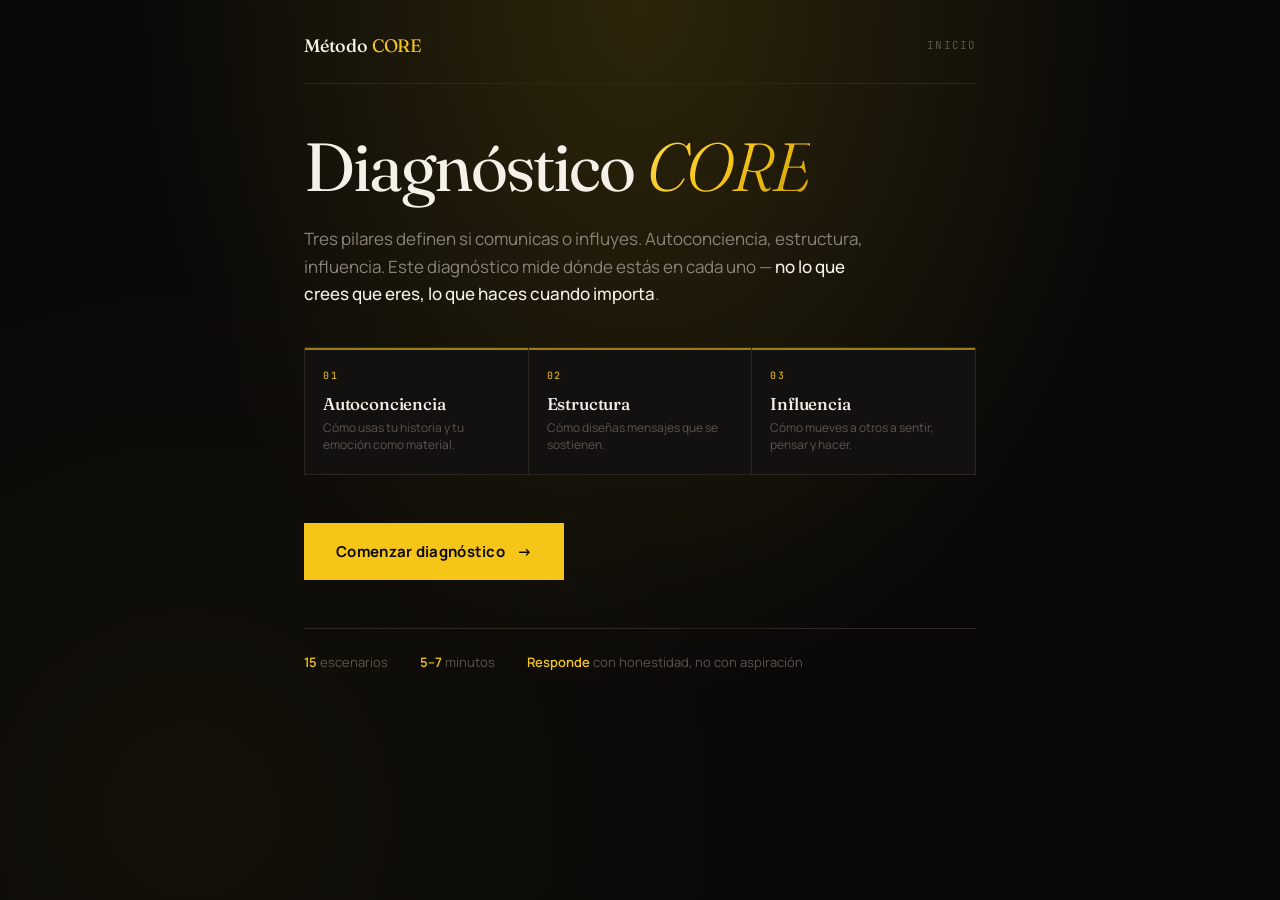
==== index.html @ 251201d9 "Add files via upload" ====
<!DOCTYPE html>
<html lang="es">
<head>
<meta charset="UTF-8">
<meta name="viewport" content="width=device-width, initial-scale=1.0">
<title>Diagnóstico CORE — Habilidades de Comunicación e Influencia</title>
<link rel="preconnect" href="https://fonts.googleapis.com">
<link rel="preconnect" href="https://fonts.gstatic.com" crossorigin>
<link href="https://fonts.googleapis.com/css2?family=Fraunces:opsz,wght@9..144,300;9..144,400;9..144,500;9..144,600;9..144,700&family=Manrope:wght@300;400;500;600;700&family=JetBrains+Mono:wght@400;500&display=swap" rel="stylesheet">
<style>
  :root {
    --bg: #0A0908;
    --bg-soft: #131110;
    --bg-card: #1A1713;
    --text: #F5F1E8;
    --text-muted: #8B837A;
    --text-dim: #5C554C;
    --border: #2A2620;
    --border-strong: #3D372D;

    --gold: #F5C518;
    --gold-bright: #FFD84D;
    --gold-deep: #C99A0A;
    --gold-glow: rgba(245, 197, 24, 0.15);

    --auto: #F5C518;
    --est: #FFD84D;
    --inf: #E5A80A;
  }

  * { box-sizing: border-box; margin: 0; padding: 0; }

  html, body {
    background: var(--bg);
    color: var(--text);
    font-family: 'Manrope', -apple-system, sans-serif;
    font-weight: 400;
    line-height: 1.5;
    -webkit-font-smoothing: antialiased;
    min-height: 100vh;
  }

  body {
    background-image:
      radial-gradient(ellipse at 50% 0%, var(--gold-glow) 0%, transparent 55%),
      radial-gradient(circle at 15% 90%, rgba(245, 197, 24, 0.04) 0%, transparent 40%);
  }

  .container {
    max-width: 720px;
    margin: 0 auto;
    padding: 32px 24px 80px;
    min-height: 100vh;
    display: flex;
    flex-direction: column;
    position: relative;
  }

  .header {
    display: flex;
    justify-content: space-between;
    align-items: center;
    padding-bottom: 24px;
    border-bottom: 1px solid var(--border);
    margin-bottom: 48px;
  }
  .brand {
    font-family: 'Fraunces', serif;
    font-weight: 500;
    font-size: 18px;
    letter-spacing: -0.01em;
  }
  .brand span { color: var(--gold); font-weight: 400; }
  .brand-tag {
    font-family: 'JetBrains Mono', monospace;
    font-size: 11px;
    color: var(--text-dim);
    letter-spacing: 0.1em;
    text-transform: uppercase;
  }

  .intro h1 {
    font-family: 'Fraunces', serif;
    font-weight: 400;
    font-size: clamp(38px, 7vw, 68px);
    line-height: 1.02;
    letter-spacing: -0.03em;
    margin-bottom: 24px;
  }
  .intro h1 em {
    font-style: italic;
    font-weight: 300;
    background: linear-gradient(135deg, var(--gold-bright) 0%, var(--gold) 50%, var(--gold-deep) 100%);
    -webkit-background-clip: text;
    background-clip: text;
    -webkit-text-fill-color: transparent;
  }
  .intro .lede {
    font-size: 17px;
    color: var(--text-muted);
    max-width: 560px;
    margin-bottom: 40px;
    line-height: 1.6;
  }
  .intro .lede strong { color: var(--text); font-weight: 500; }

  .pillars-preview {
    display: grid;
    grid-template-columns: repeat(3, 1fr);
    gap: 1px;
    background: var(--border);
    border: 1px solid var(--border);
    margin-bottom: 48px;
  }
  .pillar-item {
    background: var(--bg-soft);
    padding: 20px 18px;
    position: relative;
  }
  .pillar-item::before {
    content: '';
    position: absolute;
    top: 0; left: 0;
    width: 100%;
    height: 2px;
    background: var(--gold);
    opacity: 0.6;
  }
  .pillar-num {
    font-family: 'JetBrains Mono', monospace;
    font-size: 10px;
    color: var(--gold);
    letter-spacing: 0.15em;
    margin-bottom: 8px;
  }
  .pillar-name {
    font-family: 'Fraunces', serif;
    font-size: 17px;
    font-weight: 500;
    margin-bottom: 4px;
    letter-spacing: -0.01em;
  }
  .pillar-desc {
    font-size: 12px;
    color: var(--text-dim);
    line-height: 1.4;
  }

  .start-btn {
    background: var(--gold);
    color: var(--bg);
    border: none;
    padding: 18px 32px;
    font-family: inherit;
    font-size: 15px;
    font-weight: 700;
    cursor: pointer;
    letter-spacing: 0.02em;
    transition: all 0.2s ease;
    display: inline-flex;
    align-items: center;
    gap: 12px;
    box-shadow: 0 0 0 0 var(--gold-glow);
  }
  .start-btn:hover {
    transform: translateX(2px);
    box-shadow: 0 0 30px 0 var(--gold-glow);
    background: var(--gold-bright);
  }
  .start-btn .arrow { transition: transform 0.2s ease; }
  .start-btn:hover .arrow { transform: translateX(4px); }

  .intro-meta {
    margin-top: 48px;
    padding-top: 24px;
    border-top: 1px solid var(--border);
    display: flex;
    gap: 32px;
    font-size: 13px;
    color: var(--text-dim);
  }
  .intro-meta strong { color: var(--gold); font-weight: 600; }

  .progress-wrap { margin-bottom: 56px; }
  .progress-info {
    display: flex;
    justify-content: space-between;
    font-family: 'JetBrains Mono', monospace;
    font-size: 11px;
    letter-spacing: 0.1em;
    color: var(--text-dim);
    text-transform: uppercase;
    margin-bottom: 12px;
  }
  .pillar-badge {
    color: var(--gold);
  }
  .progress-bar {
    height: 1px;
    background: var(--border);
    position: relative;
    overflow: hidden;
  }
  .progress-fill {
    position: absolute;
    left: 0; top: 0; bottom: 0;
    background: linear-gradient(90deg, var(--gold-deep), var(--gold), var(--gold-bright));
    transition: width 0.4s cubic-bezier(0.4, 0, 0.2, 1);
    box-shadow: 0 0 8px var(--gold-glow);
  }

  .question-num {
    font-family: 'JetBrains Mono', monospace;
    font-size: 13px;
    color: var(--gold);
    letter-spacing: 0.08em;
    margin-bottom: 20px;
  }
  .question-text {
    font-family: 'Fraunces', serif;
    font-weight: 400;
    font-size: clamp(24px, 3.8vw, 32px);
    line-height: 1.25;
    letter-spacing: -0.02em;
    margin-bottom: 44px;
    max-width: 620px;
  }

  .options { display: flex; flex-direction: column; gap: 10px; }
  .option {
    background: var(--bg-soft);
    border: 1px solid var(--border);
    color: var(--text);
    padding: 20px 24px;
    font-family: inherit;
    font-size: 15px;
    text-align: left;
    cursor: pointer;
    transition: all 0.2s ease;
    line-height: 1.55;
    display: flex;
    align-items: flex-start;
    gap: 16px;
  }
  .option:hover {
    background: var(--bg-card);
    border-color: var(--gold);
    transform: translateX(3px);
  }
  .option-letter {
    font-family: 'JetBrains Mono', monospace;
    font-size: 12px;
    color: var(--text-dim);
    letter-spacing: 0.1em;
    flex-shrink: 0;
    padding-top: 3px;
    transition: color 0.2s ease;
  }
  .option:hover .option-letter { color: var(--gold); }

  .nav-row {
    margin-top: 40px;
    display: flex;
    justify-content: space-between;
    align-items: center;
  }
  .back-btn {
    background: transparent;
    border: none;
    color: var(--text-dim);
    font-family: 'JetBrains Mono', monospace;
    font-size: 12px;
    letter-spacing: 0.08em;
    text-transform: uppercase;
    cursor: pointer;
    padding: 8px 0;
    transition: color 0.2s ease;
  }
  .back-btn:hover { color: var(--gold); }
  .back-btn:disabled { opacity: 0.3; cursor: not-allowed; }

  /* RESULTS */
  .results-intro { margin-bottom: 48px; }
  .results-eyebrow {
    font-family: 'JetBrains Mono', monospace;
    font-size: 11px;
    color: var(--gold);
    letter-spacing: 0.14em;
    text-transform: uppercase;
    margin-bottom: 16px;
  }
  .results-title {
    font-family: 'Fraunces', serif;
    font-weight: 400;
    font-size: clamp(32px, 5vw, 48px);
    line-height: 1.05;
    letter-spacing: -0.02em;
  }
  .results-title em {
    font-style: italic;
    background: linear-gradient(135deg, var(--gold-bright), var(--gold-deep));
    -webkit-background-clip: text;
    background-clip: text;
    -webkit-text-fill-color: transparent;
    font-weight: 300;
  }

  /* TOTAL SCORE */
  .total-block {
    border: 1px solid var(--border);
    padding: 36px 32px;
    margin-bottom: 32px;
    background: linear-gradient(135deg, var(--bg-soft) 0%, var(--bg-card) 100%);
    position: relative;
    overflow: hidden;
  }
  .total-block::before {
    content: '';
    position: absolute;
    top: 0; left: 0; right: 0;
    height: 3px;
    background: linear-gradient(90deg, transparent, var(--gold), transparent);
  }
  .total-label {
    font-family: 'JetBrains Mono', monospace;
    font-size: 11px;
    letter-spacing: 0.14em;
    text-transform: uppercase;
    color: var(--text-muted);
    margin-bottom: 16px;
  }
  .total-score {
    display: flex;
    align-items: baseline;
    gap: 16px;
    margin-bottom: 8px;
  }
  .total-score-num {
    font-family: 'Fraunces', serif;
    font-weight: 300;
    font-size: clamp(64px, 10vw, 96px);
    line-height: 1;
    letter-spacing: -0.04em;
    background: linear-gradient(135deg, var(--gold-bright), var(--gold-deep));
    -webkit-background-clip: text;
    background-clip: text;
    -webkit-text-fill-color: transparent;
  }
  .total-score-max {
    font-family: 'JetBrains Mono', monospace;
    font-size: 14px;
    color: var(--text-dim);
  }
  .total-level {
    font-family: 'Fraunces', serif;
    font-size: 20px;
    font-style: italic;
    color: var(--gold);
    margin-bottom: 20px;
  }
  .total-interpretation {
    font-size: 15px;
    line-height: 1.65;
    color: var(--text-muted);
  }

  /* PILLAR BARS */
  .pillars-block {
    margin-bottom: 32px;
  }
  .pillars-title {
    font-family: 'JetBrains Mono', monospace;
    font-size: 11px;
    letter-spacing: 0.14em;
    color: var(--text-dim);
    text-transform: uppercase;
    margin-bottom: 24px;
  }
  .pillar-score {
    margin-bottom: 24px;
  }
  .pillar-score-head {
    display: flex;
    justify-content: space-between;
    align-items: baseline;
    margin-bottom: 10px;
  }
  .pillar-score-name {
    font-family: 'Fraunces', serif;
    font-size: 20px;
    font-weight: 500;
    letter-spacing: -0.01em;
  }
  .pillar-score-val {
    font-family: 'JetBrains Mono', monospace;
    font-size: 13px;
    color: var(--gold);
  }
  .pillar-score-track {
    height: 8px;
    background: var(--border);
    position: relative;
    overflow: hidden;
  }
  .pillar-score-fill {
    position: absolute;
    left: 0; top: 0; bottom: 0;
    background: linear-gradient(90deg, var(--gold-deep), var(--gold));
    transition: width 1s cubic-bezier(0.2, 0.8, 0.2, 1);
  }

  /* STRENGTH / BLINDSPOT */
  .insight-block {
    border: 1px solid var(--border);
    padding: 28px 32px;
    margin-bottom: 20px;
    position: relative;
  }
  .insight-block.strength::before {
    content: '';
    position: absolute;
    left: 0; top: 0; bottom: 0;
    width: 3px;
    background: var(--gold);
  }
  .insight-block.blindspot {
    background: var(--bg-soft);
  }
  .insight-block.blindspot::before {
    content: '';
    position: absolute;
    left: 0; top: 0; bottom: 0;
    width: 3px;
    background: var(--border-strong);
  }
  .insight-label {
    font-family: 'JetBrains Mono', monospace;
    font-size: 10px;
    letter-spacing: 0.14em;
    text-transform: uppercase;
    margin-bottom: 8px;
  }
  .strength .insight-label { color: var(--gold); }
  .blindspot .insight-label { color: var(--text-muted); }
  .insight-pillar {
    font-family: 'Fraunces', serif;
    font-size: 26px;
    font-weight: 500;
    margin-bottom: 16px;
    letter-spacing: -0.02em;
  }
  .insight-text {
    font-size: 15px;
    line-height: 1.65;
    color: var(--text);
  }
  .blindspot .insight-text { color: var(--text-muted); }

  /* ACTION BAR */
  .action-bar {
    display: flex;
    gap: 12px;
    margin-top: 32px;
    padding-top: 32px;
    border-top: 1px solid var(--border);
  }
  .action-btn {
    background: transparent;
    border: 1px solid var(--border);
    color: var(--text);
    padding: 14px 20px;
    font-family: inherit;
    font-size: 13px;
    font-weight: 500;
    cursor: pointer;
    transition: all 0.2s ease;
    letter-spacing: 0.02em;
  }
  .action-btn:hover { border-color: var(--gold); color: var(--gold); }
  .action-btn.primary {
    background: var(--gold);
    color: var(--bg);
    border-color: var(--gold);
    font-weight: 600;
  }
  .action-btn.primary:hover {
    background: var(--gold-bright);
    color: var(--bg);
  }

  .fade-in { animation: fadeIn 0.5s cubic-bezier(0.2, 0.8, 0.2, 1); }
  @keyframes fadeIn {
    from { opacity: 0; transform: translateY(8px); }
    to { opacity: 1; transform: translateY(0); }
  }

  @media print {
    body { background: white; color: black; }
    .action-bar { display: none; }
  }

  @media (max-width: 640px) {
    .container { padding: 24px 20px 60px; }
    .header { margin-bottom: 32px; }
    .primary-block, .total-block, .insight-block { padding: 24px 20px; }
    .pillars-preview { grid-template-columns: 1fr; }
    .pillar-item { padding: 16px 18px; }
    .action-bar { flex-direction: column; }
    .option { padding: 18px 20px; font-size: 14px; }
    .intro-meta { flex-wrap: wrap; gap: 16px; }
  }
</style>
</head>
<body>
<div class="container">

  <header class="header">
    <div class="brand">Método <span>CORE</span></div>
    <div class="brand-tag" id="phase-tag">Inicio</div>
  </header>

  <main id="app"></main>

</div>

<script>
// ============================================
// PILLAR INSIGHTS
// ============================================
const PILLARS = {
  AUTO: {
    name: 'Autoconciencia',
    short: 'Auto',
    subtitle: 'Conocerte a fondo',
    desc: 'Tu historia como recurso, tu emoción como material.',
    strength: 'Tu ventaja está en que ya no comunicas desde el ego. Sabes qué disparadores emocionales traes contigo, qué historias funcionan según a quién le hablas, y cómo entrar a un cuarto sin necesitar demostrar nada. Eso te da presencia sin esfuerzo — la gente siente que estás ahí, no actuando. El riesgo: que te confíes tanto en tu presencia que descuides la estructura o la técnica. La autoconciencia sin arquitectura se queda en algo que se siente bien pero no siempre transforma.',
    blindspot: 'Aquí es donde estás dejando kilos de influencia sobre la mesa. Todavía comunicas más desde lo que crees que debes decir que desde quien realmente eres. Eso te obliga a esforzarte más de lo necesario para conectar, porque estás compitiendo con tu propia armadura. Trabajar autoconciencia no es hacer terapia — es identificar qué de tu historia y de tu emocionalidad ya son material útil, y cuáles siguen operándote sin que tú los operes a ellos.'
  },
  EST: {
    name: 'Estructura',
    short: 'Est',
    subtitle: 'Diseñar el mensaje',
    desc: 'Arquitectura de productos de expresión memorables.',
    strength: 'Sabes construir mensajes que se sostienen. Tus ideas no se caen por el camino, tus aperturas enganchan, tus cierres cierran. Tienes claridad de método — no dependes de "estar inspirado" para comunicar bien. La gente sale contigo con algo concreto, no con una sensación vaga. El riesgo: que la arquitectura se vuelva más importante que la emoción. Un mensaje perfectamente estructurado sin conexión humana convence a la cabeza pero no mueve el cuerpo.',
    blindspot: 'Probablemente comunicas mejor de lo que la gente recuerda al día siguiente. Tienes cosas valiosas que decir, pero se pierden en la ejecución — abres tarde, te vas por ramas, cierras débil. La estructura no es rigidez ni fórmula; es respetar cómo procesan las personas cuando escuchan. Sin arquitectura, tus mejores ideas viajan a media potencia, y esa fricción la paga la audiencia con su atención, y tú con tu impacto.'
  },
  INF: {
    name: 'Influencia',
    short: 'Inf',
    subtitle: 'Provocar acción',
    desc: 'Voz, cuerpo y presencia al servicio del mensaje.',
    strength: 'Sabes moverte en el escenario, sabes leer a tu audiencia y sabes ajustar sobre la marcha. Tu voz, tu cuerpo y tu presencia son parte del mensaje, no solo el vehículo. Cuando terminas de hablar, la gente no solo escuchó — sintió algo específico y salió con ganas de moverse. El riesgo: que la técnica se lleve la atención y tape lo que hay detrás. Alta influencia sin autoconciencia produce comunicadores brillantes que no siempre son creíbles.',
    blindspot: 'Aquí está el gap entre lo que sabes y lo que logras que otros hagan. Puedes tener el mejor mensaje del cuarto y aún así no mover a nadie, porque comunicar no es lo mismo que influir. Voz, presencia y lectura del público no son cosmética — son la diferencia entre alguien que expone y alguien que persuade. La técnica se aprende, pero requiere que aceptes que hay una capa entera de la comunicación que todavía no operas conscientemente.'
  }
};

// ============================================
// GLOBAL INTERPRETATION BY TOTAL SCORE
// ============================================
const LEVELS = [
  {
    min: 0, max: 24,
    name: 'En construcción',
    text: 'Estás en la fase donde la comunicación todavía te opera a ti más de lo que tú la operas a ella. Muchos de los mecanismos que usas — cómo abres, cómo respondes bajo presión, cómo cierras — funcionan por hábito, no por método. Buena noticia: aquí es donde se aprende más rápido, porque cualquier ajuste consciente se nota de inmediato en el impacto que provocas.'
  },
  {
    min: 25, max: 39,
    name: 'Consciente',
    text: 'Ya reconoces que comunicar es un oficio, no un talento heredado. Manejas piezas del método aunque no siempre las integres. Sabes cuándo algo funcionó y cuándo no — lo que aún no domas completo es el porqué. Tu siguiente salto está en cerrar los huecos del pilar más flojo, no en perfeccionar el que ya tienes.'
  },
  {
    min: 40, max: 51,
    name: 'Maduro',
    text: 'Manejas los tres pilares con soltura, aunque hay uno que carga más peso que los otros. Comunicas mejor que la mayoría, y sabes por qué funciona lo que funciona. Puedes explicarle a alguien cómo lo haces, no solo hacerlo. Tu siguiente nivel no es hacer más — es afinar lo que ya haces y elegir con más precisión cuándo usar qué.'
  },
  {
    min: 52, max: 60,
    name: 'Estratégico',
    text: 'Comunicas con arquitectura, presencia y conciencia. Tu comunicación ya no es habilidad — es método. Aquí el trabajo cambia: no se trata de mejorar más, sino de sistematizarlo para que otros puedan replicarlo. Enseñar es lo que sigue, porque lo que tú operas en automático es lo que a otros les cuesta ver.'
  }
];

// ============================================
// QUESTIONS
// Each option carries a level value (1-4). Order shuffled per question
// so patrón detection ("D is always the sophisticated one") is broken.
// ============================================
const QUESTIONS = [
  // --- AUTOCONCIENCIA ---
  {
    pillar: 'AUTO',
    text: 'Estás dando una presentación importante y alguien del público hace un comentario que te descoloca — te reta abiertamente. Lo que pasa en ti es:',
    options: [
      { text: 'Reconozco la incomodidad, respiro, y respondo desde la calma sin dejar que el reto me lleve.', value: 3 },
      { text: 'Me pongo defensivo por dentro y busco justificarme para no perder terreno.', value: 1 },
      { text: 'Uso la fricción como material — la nombro, la aprovecho, y la audiencia se conecta más porque me vio manejarla en vivo.', value: 4 },
      { text: 'Me tenso, sonrío para disimular, y trato de seguir con lo que traía preparado.', value: 2 }
    ]
  },
  {
    pillar: 'AUTO',
    text: 'Necesitas explicar por qué haces lo que haces. Tu enfoque natural es:',
    options: [
      { text: 'Cuento mi historia si me la piden, pero prefiero enfocarme en los datos y logros.', value: 1 },
      { text: 'Sé exactamente qué momento de mi historia detona qué emoción, y lo uso quirúrgicamente según a quién le hablo.', value: 4 },
      { text: 'Uso mi historia cuando la conversación lo permite, aunque a veces se siente forzado.', value: 2 },
      { text: 'Tengo dos o tres pasajes de mi historia identificados que uso según el contexto.', value: 3 }
    ]
  },
  {
    pillar: 'AUTO',
    text: 'Antes de una conversación importante — venta, presentación, entrevista — lo que pasa en tu cabeza es:',
    options: [
      { text: 'Trato de convencerme de que sí puedo, aunque hay una voz que duda.', value: 2 },
      { text: 'Entro sabiendo exactamente qué peso tengo en esa mesa y por qué estoy ahí — la duda no es parte del setup.', value: 4 },
      { text: 'Repaso mentalmente lo que me falta o dónde puedo quedarme corto.', value: 1 },
      { text: 'Entro con claridad de lo que aporto, aunque reconozca lo que aún no domino.', value: 3 }
    ]
  },
  {
    pillar: 'AUTO',
    text: 'Media hora antes de un evento donde vas a hablar, tu ritual real es:',
    options: [
      { text: 'Tengo un ritual específico que ya sé que me lleva al estado emocional exacto que necesito para esa audiencia.', value: 4 },
      { text: 'Trato de distraerme para no ponerme más nervioso.', value: 2 },
      { text: 'Tengo una rutina — respiración, calentamiento vocal, algo físico que me ancla.', value: 3 },
      { text: 'Reviso el material una y otra vez, esperando que la ansiedad baje sola.', value: 1 }
    ]
  },
  {
    pillar: 'AUTO',
    text: 'Después de una presentación o conversación importante, tu forma natural de revisar cómo te fue es:',
    options: [
      { text: 'Identifico dos o tres cosas concretas que funcionaron y dos o tres que ajustaría.', value: 3 },
      { text: 'Espero comentarios de otros para saber si estuvo bien.', value: 1 },
      { text: 'Reconstruyo el arco completo — dónde perdí y gané la atención, qué generó qué reacción, qué probar la próxima vez.', value: 4 },
      { text: 'Reviso mentalmente los momentos donde sentí que me caí o me trabé.', value: 2 }
    ]
  },
  // --- ESTRUCTURA ---
  {
    pillar: 'EST',
    text: 'Cuando abres un mensaje importante — una llamada, una presentación, una historia — tu primer instinto es:',
    options: [
      { text: 'Trato de decir algo llamativo o una frase impactante para captar atención.', value: 2 },
      { text: 'Empiezo con el contexto — quién soy, de qué voy a hablar, agradecer el tiempo.', value: 1 },
      { text: 'Diseño la apertura para que en los primeros 30 segundos ya haya un gancho emocional, una promesa clara, y una razón concreta para quedarse.', value: 4 },
      { text: 'Abro con algo que conecte emocionalmente con la situación específica de quien escucha.', value: 3 }
    ]
  },
  {
    pillar: 'EST',
    text: 'Tienes que dar un mensaje importante en dos días. Tu forma real de prepararlo es:',
    options: [
      { text: 'Tengo una estructura clara — apertura, desarrollo, cierre — con las ideas clave por bloque.', value: 3 },
      { text: 'Voy pensando en el camino, confío en que en el momento me va a salir.', value: 1 },
      { text: 'Diseño con método: qué emoción quiero detonar, qué idea central, qué evidencia la soporta, qué acción quiero provocar al final.', value: 4 },
      { text: 'Hago una lista de puntos que quiero tocar, más o menos en orden.', value: 2 }
    ]
  },
  {
    pillar: 'EST',
    text: 'Cuando piensas en el mensaje que quieres transmitir, lo que dominas más es:',
    options: [
      { text: 'Mezclo los tres con intención — la emoción abre, la educación da peso, el entretenimiento sostiene la atención.', value: 4 },
      { text: 'Entretener — hago que la gente la pase bien y no se aburra, aunque el mensaje se diluya.', value: 2 },
      { text: 'Educar — soy bueno explicando lo que sé, aunque a veces se sienta denso.', value: 1 },
      { text: 'Combino educación con emoción — sé enganchar y también aportar valor real.', value: 3 }
    ]
  },
  {
    pillar: 'EST',
    text: 'Al terminar un mensaje importante, tu cierre natural es:',
    options: [
      { text: 'Cierro agradeciendo, resumiendo, o abriendo espacio a preguntas.', value: 1 },
      { text: 'Diseño el cierre para que la audiencia salga sintiendo algo específico y con una acción concreta que ya sabe cómo ejecutar.', value: 4 },
      { text: 'Trato de terminar con una frase potente que quede resonando.', value: 2 },
      { text: 'Cierro con una acción clara que quiero que la gente tome, aunque a veces suena a "y ahora te toca a ti".', value: 3 }
    ]
  },
  {
    pillar: 'EST',
    text: 'Vas a dar el mismo mensaje central a dos audiencias muy distintas. Tu forma de adaptarlo es:',
    options: [
      { text: 'Cambio los ejemplos según a quién le hablo, pero el fondo es el mismo.', value: 2 },
      { text: 'Rediseño la estructura entera desde el ángulo emocional de cada audiencia — misma idea, arquitecturas distintas.', value: 4 },
      { text: 'Uso el mismo mensaje — si funciona para uno, funciona para el otro.', value: 1 },
      { text: 'Ajusto la apertura, los ejemplos, el vocabulario y el nivel de profundidad según quién esté enfrente.', value: 3 }
    ]
  },
  // --- INFLUENCIA ---
  {
    pillar: 'INF',
    text: 'Cuando hablas frente a un grupo, tu manejo real de la voz es:',
    options: [
      { text: 'Hablo como hablo siempre, no le pongo mucha atención a eso.', value: 1 },
      { text: 'Uso volumen, pausas y ritmo con intención — sé cuándo bajar y cuándo subir.', value: 3 },
      { text: 'Diseño mi voz como instrumento — tono, ritmo, pausas y silencios están al servicio del mensaje, no del hábito.', value: 4 },
      { text: 'Trato de proyectar más y hablar más despacio, aunque a veces se me olvida en el momento.', value: 2 }
    ]
  },
  {
    pillar: 'INF',
    text: 'Cuando estás frente a una audiencia, tu cuerpo:',
    options: [
      { text: 'Uso el movimiento con propósito — me acerco en momentos íntimos, me alejo cuando abro perspectiva.', value: 3 },
      { text: 'Se queda quieto o hace movimientos que no controlo del todo.', value: 1 },
      { text: 'Mi cuerpo, mi mirada y mi posición en el espacio son parte de la narrativa — cada movimiento comunica algo.', value: 4 },
      { text: 'Trato de moverme para no verme rígido, aunque no siempre sé para qué me muevo.', value: 2 }
    ]
  },
  {
    pillar: 'INF',
    text: 'A la mitad de tu mensaje, notas que la energía de la sala bajó. Tu respuesta natural es:',
    options: [
      { text: 'Me pongo más animado o hago un chiste para tratar de reactivar.', value: 2 },
      { text: 'Diagnóstico rápido qué pasó — contenido denso, se perdió el hilo, alguien incómodo — y ajusto quirúrgicamente lo que corresponde.', value: 4 },
      { text: 'Cambio el ritmo — hago una pregunta, cambio de posición, meto una historia corta.', value: 3 },
      { text: 'Sigo con lo que traía preparado, esperando recuperarla más adelante.', value: 1 }
    ]
  },
  {
    pillar: 'INF',
    text: 'Alguien te hace una pregunta que no esperabas y no sabes bien cómo responder. Tu manejo real es:',
    options: [
      { text: 'Pauso, valido la pregunta, y respondo lo que sí puedo mientras identifico lo que no sé.', value: 3 },
      { text: 'Improviso una respuesta rápida para no verme mal.', value: 1 },
      { text: 'Uso la pregunta como puente — la vuelvo tema, la conecto con mi mensaje, y salgo con más autoridad que si la hubiera tenido preparada.', value: 4 },
      { text: 'Reconozco que no sé y prometo responder después, aunque me siento incómodo.', value: 2 }
    ]
  },
  {
    pillar: 'INF',
    text: 'Cuando terminas de comunicar algo, tu forma de saber si tu mensaje "prendió" es:',
    options: [
      { text: 'Por los aplausos, comentarios positivos o caras de acuerdo.', value: 1 },
      { text: 'Diseño desde el inicio la métrica que voy a medir, y evalúo por resultado observable, no por percepción.', value: 4 },
      { text: 'Reviso qué acción concreta tomó la gente después — cuántos escribieron, agendaron, ejecutaron.', value: 3 },
      { text: 'Cuento cuántos me buscaron después para hablar o preguntar.', value: 2 }
    ]
  }
];

// ============================================
// STATE
// ============================================
let state = {
  phase: 'intro',
  currentIdx: 0,
  answers: []
};

function render() {
  const app = document.getElementById('app');
  const tag = document.getElementById('phase-tag');

  if (state.phase === 'intro') {
    tag.textContent = 'Inicio';
    app.innerHTML = renderIntro();
    document.getElementById('start').onclick = () => {
      state.phase = 'questions';
      state.currentIdx = 0;
      state.answers = [];
      render();
    };
  } else if (state.phase === 'questions') {
    tag.textContent = `Pregunta ${state.currentIdx + 1} de ${QUESTIONS.length}`;
    app.innerHTML = renderQuestion();
    const q = QUESTIONS[state.currentIdx];
    q.options.forEach((opt, idx) => {
      document.getElementById(`opt-${idx}`).onclick = () => answer(opt.value);
    });
    const back = document.getElementById('back');
    if (back) back.onclick = () => {
      if (state.currentIdx > 0) {
        state.currentIdx--;
        state.answers.pop();
        render();
      }
    };
  } else if (state.phase === 'results') {
    tag.textContent = 'Resultado';
    app.innerHTML = renderResults();
    document.getElementById('restart').onclick = () => {
      state.phase = 'intro';
      state.currentIdx = 0;
      state.answers = [];
      render();
    };
    document.getElementById('print').onclick = () => window.print();
  }
}

function renderIntro() {
  return `
    <section class="intro fade-in">
      <h1>Diagnóstico <em>CORE</em></h1>
      <p class="lede">
        Tres pilares definen si comunicas o influyes. Autoconciencia, estructura, influencia. Este diagnóstico mide dónde estás en cada uno — <strong>no lo que crees que eres, lo que haces cuando importa</strong>.
      </p>

      <div class="pillars-preview">
        <div class="pillar-item">
          <div class="pillar-num">01</div>
          <div class="pillar-name">Autoconciencia</div>
          <div class="pillar-desc">Cómo usas tu historia y tu emoción como material.</div>
        </div>
        <div class="pillar-item">
          <div class="pillar-num">02</div>
          <div class="pillar-name">Estructura</div>
          <div class="pillar-desc">Cómo diseñas mensajes que se sostienen.</div>
        </div>
        <div class="pillar-item">
          <div class="pillar-num">03</div>
          <div class="pillar-name">Influencia</div>
          <div class="pillar-desc">Cómo mueves a otros a sentir, pensar y hacer.</div>
        </div>
      </div>

      <button class="start-btn" id="start">
        Comenzar diagnóstico
        <span class="arrow">→</span>
      </button>

      <div class="intro-meta">
        <div><strong>15</strong> escenarios</div>
        <div><strong>5–7</strong> minutos</div>
        <div><strong>Responde</strong> con honestidad, no con aspiración</div>
      </div>
    </section>
  `;
}

function renderQuestion() {
  const q = QUESTIONS[state.currentIdx];
  const progress = ((state.currentIdx) / QUESTIONS.length) * 100;
  const pillarName = PILLARS[q.pillar].name;
  const letters = ['A', 'B', 'C', 'D'];

  return `
    <section class="fade-in" key="q${state.currentIdx}">
      <div class="progress-wrap">
        <div class="progress-info">
          <span>Pregunta ${state.currentIdx + 1} / ${QUESTIONS.length}</span>
          <span class="pillar-badge">${pillarName}</span>
        </div>
        <div class="progress-bar">
          <div class="progress-fill" style="width: ${progress}%"></div>
        </div>
      </div>

      <div class="question-num">${String(state.currentIdx + 1).padStart(2, '0')}</div>
      <h2 class="question-text">${q.text}</h2>

      <div class="options">
        ${q.options.map((opt, idx) => `
          <button class="option" id="opt-${idx}">
            <span class="option-letter">${letters[idx]}</span>
            <span>${opt.text}</span>
          </button>
        `).join('')}
      </div>

      <div class="nav-row">
        <button class="back-btn" id="back" ${state.currentIdx === 0 ? 'disabled' : ''}>← Volver</button>
        <div class="brand-tag">CORE Method</div>
      </div>
    </section>
  `;
}

function answer(value) {
  const q = QUESTIONS[state.currentIdx];
  state.answers.push({ pillar: q.pillar, value: value });
  state.currentIdx++;
  if (state.currentIdx >= QUESTIONS.length) {
    state.phase = 'results';
  }
  render();
}

function renderResults() {
  const scores = { AUTO: 0, EST: 0, INF: 0 };
  state.answers.forEach(a => { scores[a.pillar] += a.value; });
  const total = scores.AUTO + scores.EST + scores.INF;

  // Sort pillars to find strength (highest) and blindspot (lowest)
  const sortedPillars = Object.entries(scores).sort((a, b) => b[1] - a[1]);
  const strongestKey = sortedPillars[0][0];
  const weakestKey = sortedPillars[2][0];
  const strongestData = PILLARS[strongestKey];
  const weakestData = PILLARS[weakestKey];

  // Global interpretation
  const level = LEVELS.find(l => total >= l.min && total <= l.max);

  // Bars
  const barsHtml = Object.entries(scores).map(([key, val]) => {
    const p = PILLARS[key];
    const pct = (val / 20) * 100;
    return `
      <div class="pillar-score">
        <div class="pillar-score-head">
          <span class="pillar-score-name">${p.name}</span>
          <span class="pillar-score-val">${val} / 20 · ${Math.round(pct)}%</span>
        </div>
        <div class="pillar-score-track">
          <div class="pillar-score-fill" style="width: ${pct}%"></div>
        </div>
      </div>
    `;
  }).join('');

  return `
    <section class="fade-in">
      <div class="results-intro">
        <div class="results-eyebrow">Diagnóstico CORE — Resultado</div>
        <h1 class="results-title">Tu lectura, <em>en limpio.</em></h1>
      </div>

      <div class="total-block">
        <div class="total-label">Puntaje total</div>
        <div class="total-score">
          <span class="total-score-num">${total}</span>
          <span class="total-score-max">/ 60</span>
        </div>
        <div class="total-level">${level.name}</div>
        <p class="total-interpretation">${level.text}</p>
      </div>

      <div class="pillars-block">
        <div class="pillars-title">Desglose por pilar</div>
        ${barsHtml}
      </div>

      <div class="insight-block strength">
        <div class="insight-label">Tu área más desarrollada</div>
        <div class="insight-pillar">${strongestData.name}</div>
        <p class="insight-text">${strongestData.strength}</p>
      </div>

      <div class="insight-block blindspot">
        <div class="insight-label">Tu punto ciego</div>
        <div class="insight-pillar">${weakestData.name}</div>
        <p class="insight-text">${weakestData.blindspot}</p>
      </div>

      <div class="action-bar">
        <button class="action-btn primary" id="restart">Reiniciar diagnóstico</button>
        <button class="action-btn" id="print">Imprimir / Guardar PDF</button>
      </div>
    </section>
  `;
}

render();
</script>
</body>
</html>
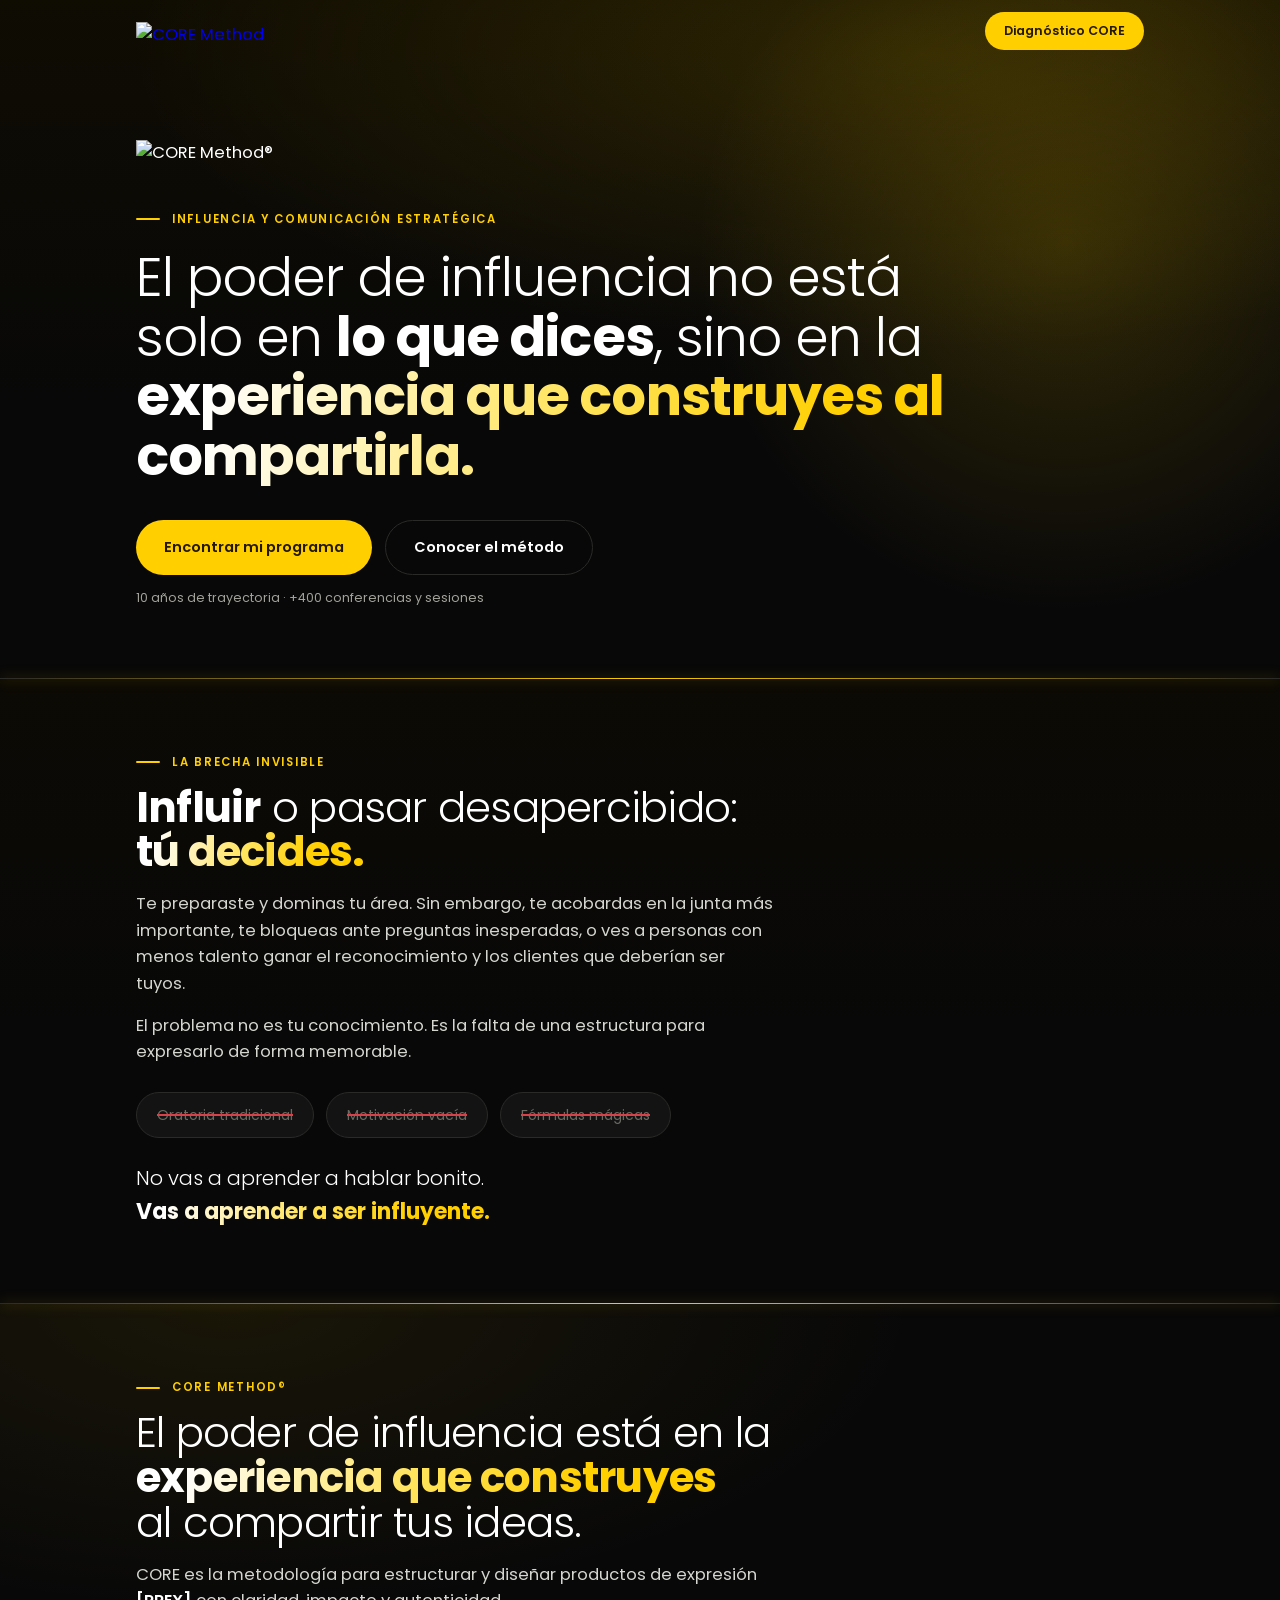
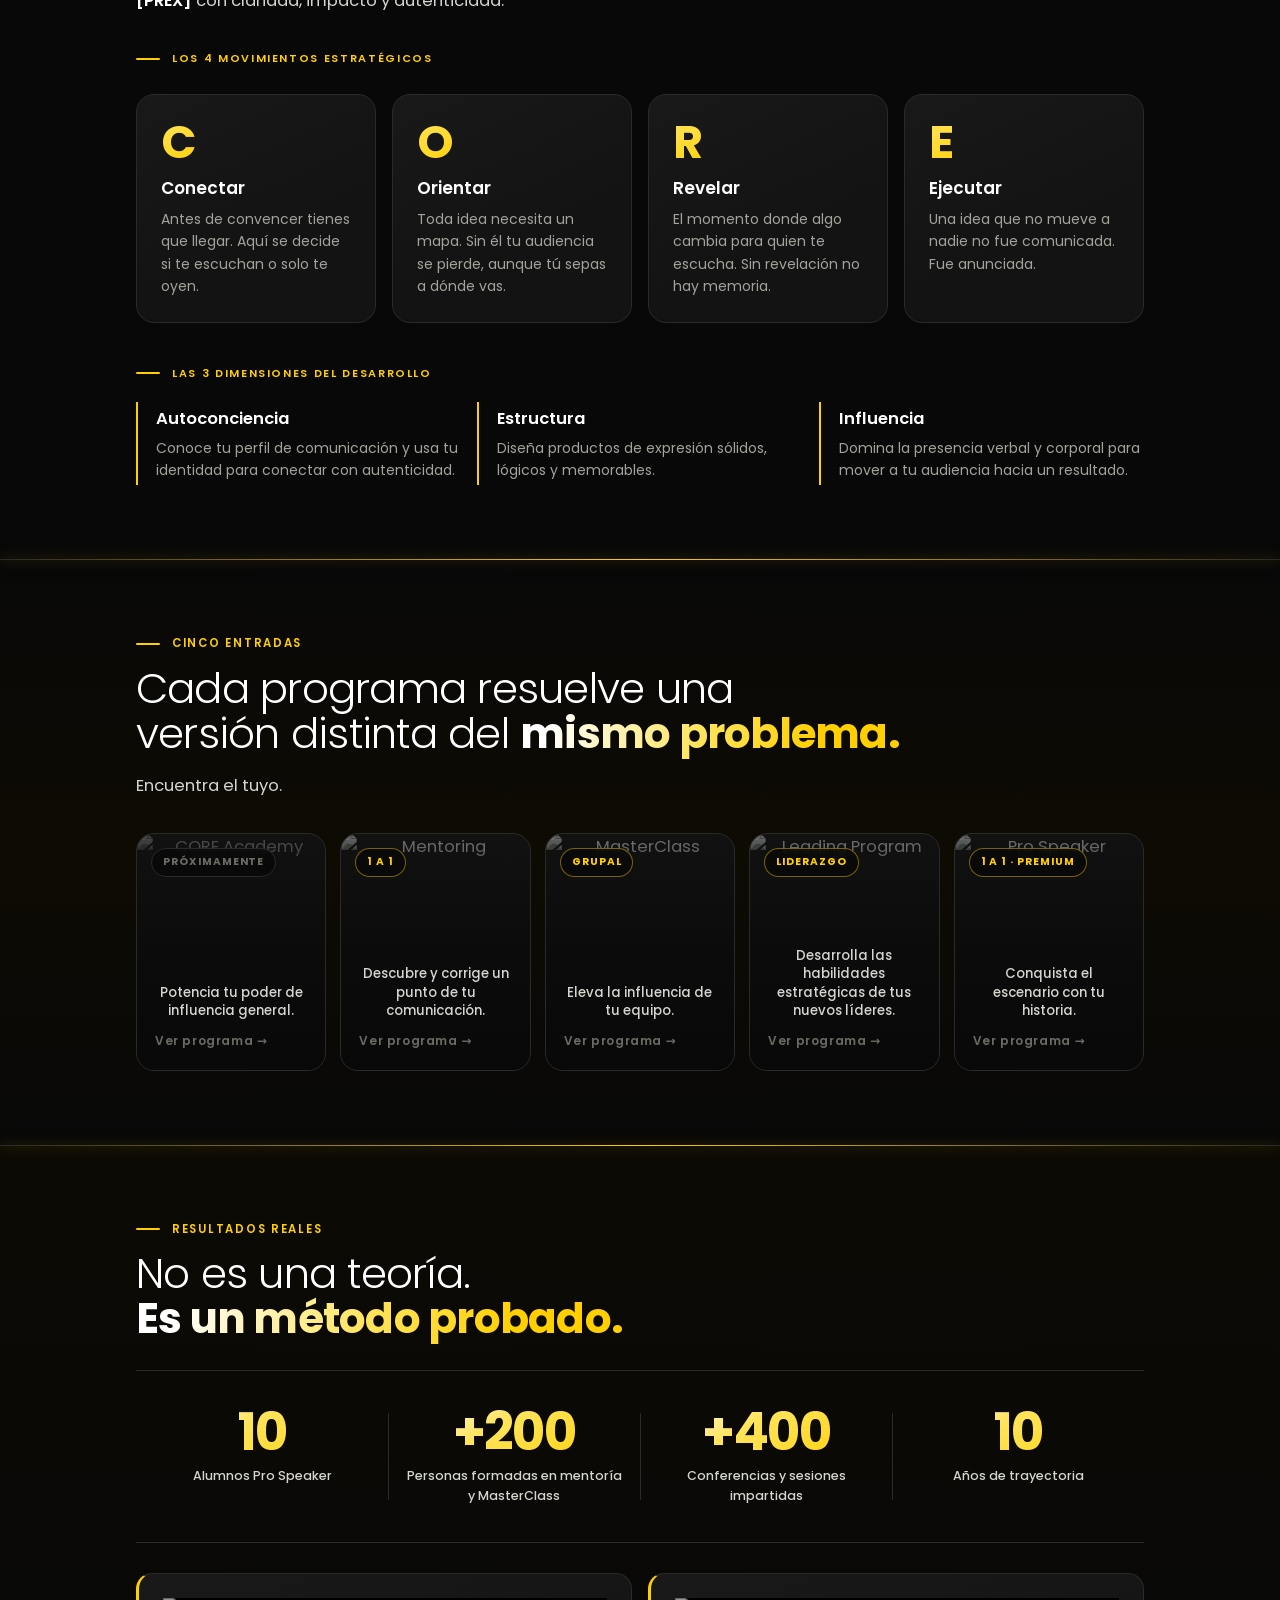
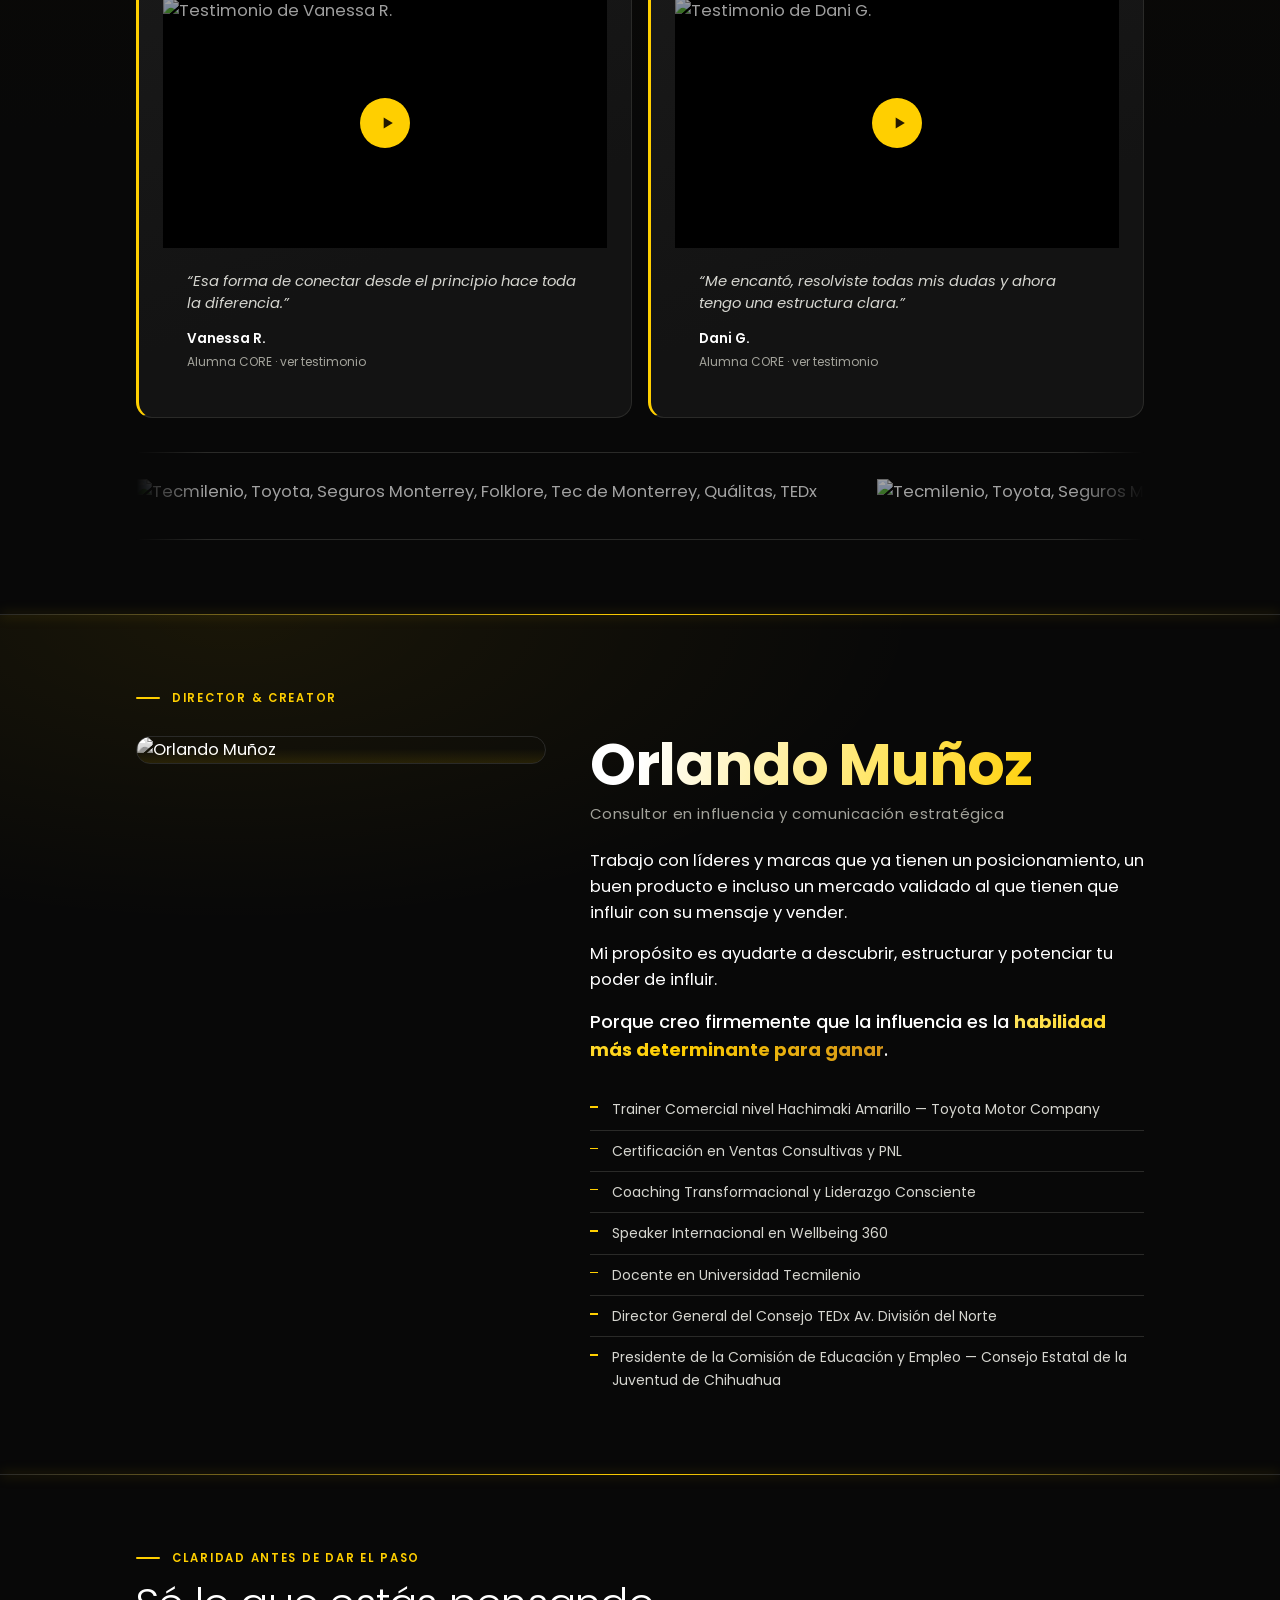
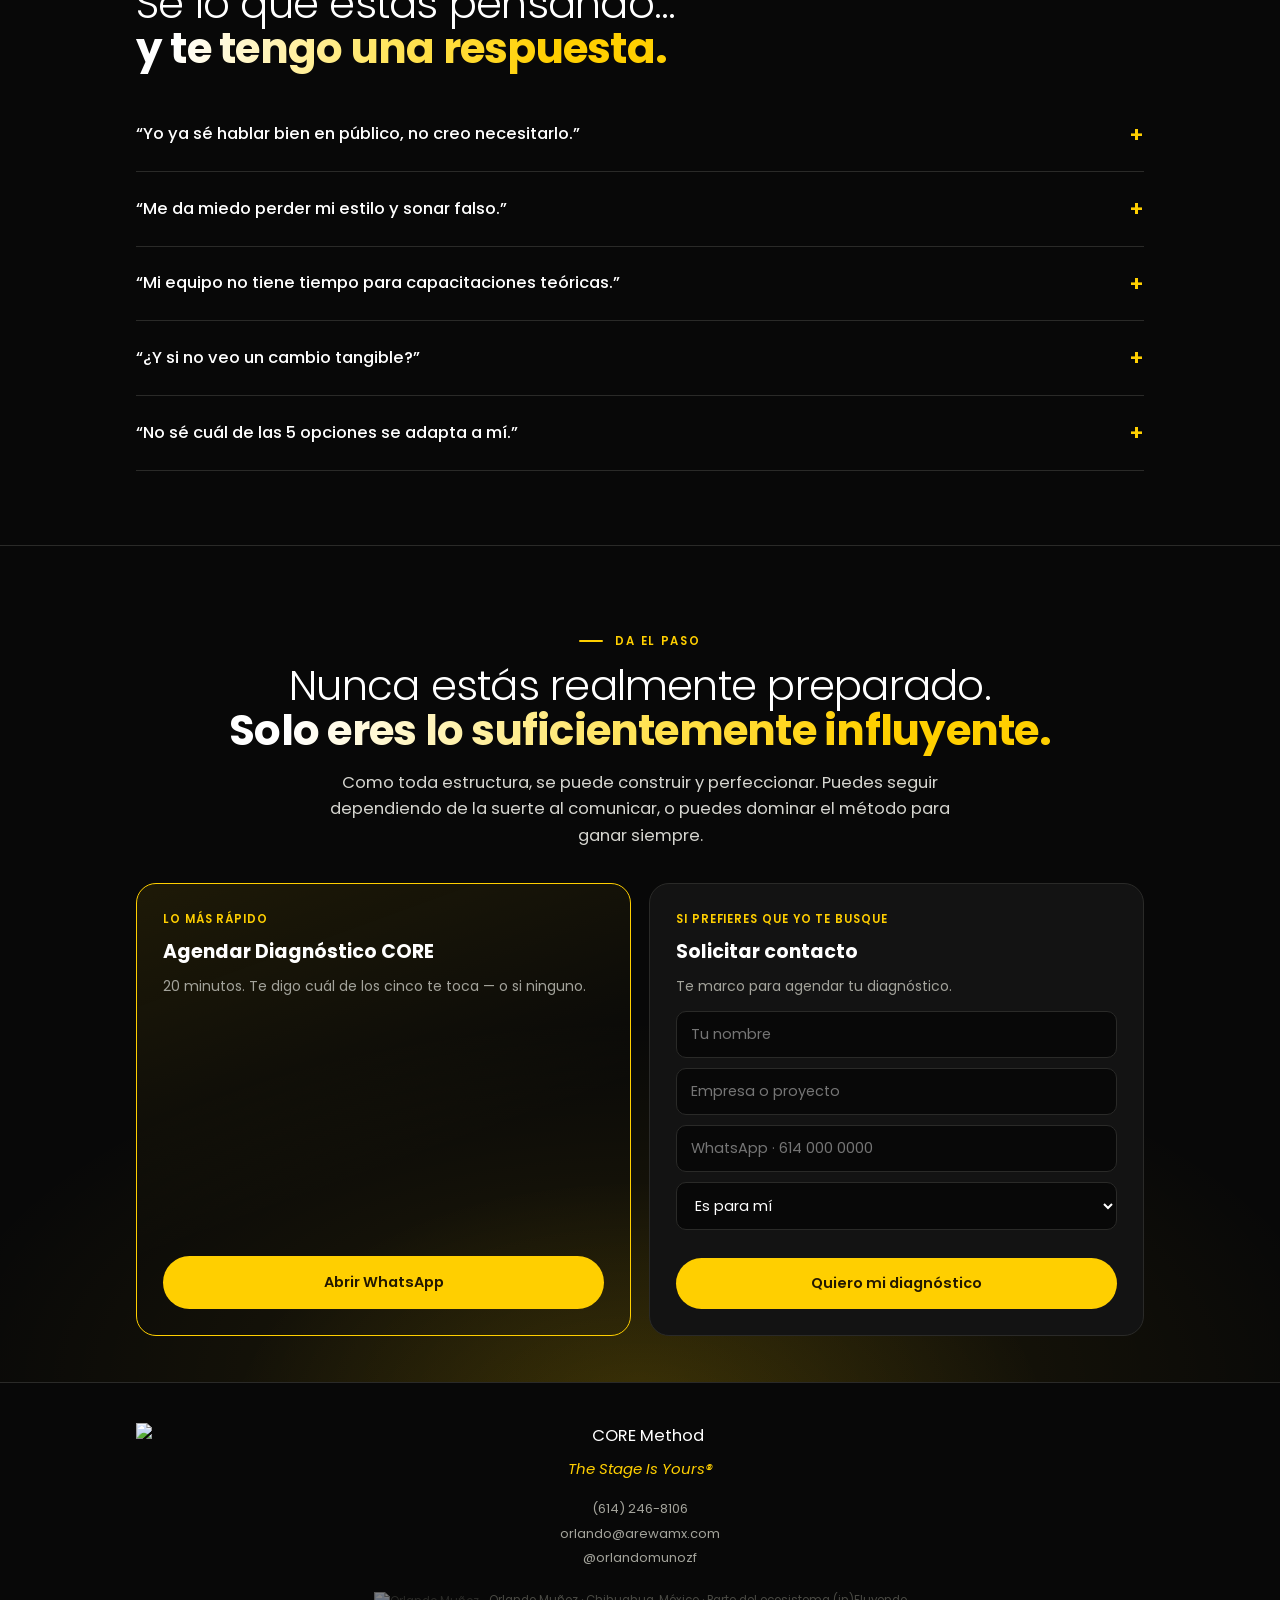
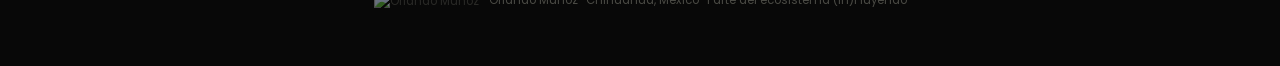
==== commit 07b14428: "Add files via upload" ====
--- a/index.html
+++ b/index.html
@@ -1,959 +1,371 @@
 <!DOCTYPE html>
-<html lang="es">
+<html lang="es-MX">
 <head>
-<meta charset="UTF-8">
-<meta name="viewport" content="width=device-width, initial-scale=1.0">
-<title>Diagnóstico CORE — Habilidades de Comunicación e Influencia</title>
+<meta charset="utf-8">
+<meta name="viewport" content="width=device-width, initial-scale=1">
+<title>CORE Method&reg; &mdash; Influencia y comunicaci&oacute;n estrat&eacute;gica &middot; Orlando Mu&ntilde;oz</title>
+<meta name="description" content="El poder de influencia no est&aacute; solo en lo que dices, sino en la experiencia que construyes al compartirla.">
+<meta property="og:title" content="CORE Method&reg; &mdash; Influencia y comunicaci&oacute;n estrat&eacute;gica &middot; Orlando Mu&ntilde;oz">
+<meta property="og:description" content="El poder de influencia no est&aacute; solo en lo que dices, sino en la experiencia que construyes al compartirla.">
+<meta property="og:type" content="website">
 <link rel="preconnect" href="https://fonts.googleapis.com">
 <link rel="preconnect" href="https://fonts.gstatic.com" crossorigin>
-<link href="https://fonts.googleapis.com/css2?family=Fraunces:opsz,wght@9..144,300;9..144,400;9..144,500;9..144,600;9..144,700&family=Manrope:wght@300;400;500;600;700&family=JetBrains+Mono:wght@400;500&display=swap" rel="stylesheet">
-<style>
-  :root {
-    --bg: #0A0908;
-    --bg-soft: #131110;
-    --bg-card: #1A1713;
-    --text: #F5F1E8;
-    --text-muted: #8B837A;
-    --text-dim: #5C554C;
-    --border: #2A2620;
-    --border-strong: #3D372D;
-
-    --gold: #F5C518;
-    --gold-bright: #FFD84D;
-    --gold-deep: #C99A0A;
-    --gold-glow: rgba(245, 197, 24, 0.15);
-
-    --auto: #F5C518;
-    --est: #FFD84D;
-    --inf: #E5A80A;
-  }
-
-  * { box-sizing: border-box; margin: 0; padding: 0; }
-
-  html, body {
-    background: var(--bg);
-    color: var(--text);
-    font-family: 'Manrope', -apple-system, sans-serif;
-    font-weight: 400;
-    line-height: 1.5;
-    -webkit-font-smoothing: antialiased;
-    min-height: 100vh;
-  }
-
-  body {
-    background-image:
-      radial-gradient(ellipse at 50% 0%, var(--gold-glow) 0%, transparent 55%),
-      radial-gradient(circle at 15% 90%, rgba(245, 197, 24, 0.04) 0%, transparent 40%);
-  }
-
-  .container {
-    max-width: 720px;
-    margin: 0 auto;
-    padding: 32px 24px 80px;
-    min-height: 100vh;
-    display: flex;
-    flex-direction: column;
-    position: relative;
-  }
-
-  .header {
-    display: flex;
-    justify-content: space-between;
-    align-items: center;
-    padding-bottom: 24px;
-    border-bottom: 1px solid var(--border);
-    margin-bottom: 48px;
-  }
-  .brand {
-    font-family: 'Fraunces', serif;
-    font-weight: 500;
-    font-size: 18px;
-    letter-spacing: -0.01em;
-  }
-  .brand span { color: var(--gold); font-weight: 400; }
-  .brand-tag {
-    font-family: 'JetBrains Mono', monospace;
-    font-size: 11px;
-    color: var(--text-dim);
-    letter-spacing: 0.1em;
-    text-transform: uppercase;
-  }
-
-  .intro h1 {
-    font-family: 'Fraunces', serif;
-    font-weight: 400;
-    font-size: clamp(38px, 7vw, 68px);
-    line-height: 1.02;
-    letter-spacing: -0.03em;
-    margin-bottom: 24px;
-  }
-  .intro h1 em {
-    font-style: italic;
-    font-weight: 300;
-    background: linear-gradient(135deg, var(--gold-bright) 0%, var(--gold) 50%, var(--gold-deep) 100%);
-    -webkit-background-clip: text;
-    background-clip: text;
-    -webkit-text-fill-color: transparent;
-  }
-  .intro .lede {
-    font-size: 17px;
-    color: var(--text-muted);
-    max-width: 560px;
-    margin-bottom: 40px;
-    line-height: 1.6;
-  }
-  .intro .lede strong { color: var(--text); font-weight: 500; }
-
-  .pillars-preview {
-    display: grid;
-    grid-template-columns: repeat(3, 1fr);
-    gap: 1px;
-    background: var(--border);
-    border: 1px solid var(--border);
-    margin-bottom: 48px;
-  }
-  .pillar-item {
-    background: var(--bg-soft);
-    padding: 20px 18px;
-    position: relative;
-  }
-  .pillar-item::before {
-    content: '';
-    position: absolute;
-    top: 0; left: 0;
-    width: 100%;
-    height: 2px;
-    background: var(--gold);
-    opacity: 0.6;
-  }
-  .pillar-num {
-    font-family: 'JetBrains Mono', monospace;
-    font-size: 10px;
-    color: var(--gold);
-    letter-spacing: 0.15em;
-    margin-bottom: 8px;
-  }
-  .pillar-name {
-    font-family: 'Fraunces', serif;
-    font-size: 17px;
-    font-weight: 500;
-    margin-bottom: 4px;
-    letter-spacing: -0.01em;
-  }
-  .pillar-desc {
-    font-size: 12px;
-    color: var(--text-dim);
-    line-height: 1.4;
-  }
-
-  .start-btn {
-    background: var(--gold);
-    color: var(--bg);
-    border: none;
-    padding: 18px 32px;
-    font-family: inherit;
-    font-size: 15px;
-    font-weight: 700;
-    cursor: pointer;
-    letter-spacing: 0.02em;
-    transition: all 0.2s ease;
-    display: inline-flex;
-    align-items: center;
-    gap: 12px;
-    box-shadow: 0 0 0 0 var(--gold-glow);
-  }
-  .start-btn:hover {
-    transform: translateX(2px);
-    box-shadow: 0 0 30px 0 var(--gold-glow);
-    background: var(--gold-bright);
-  }
-  .start-btn .arrow { transition: transform 0.2s ease; }
-  .start-btn:hover .arrow { transform: translateX(4px); }
-
-  .intro-meta {
-    margin-top: 48px;
-    padding-top: 24px;
-    border-top: 1px solid var(--border);
-    display: flex;
-    gap: 32px;
-    font-size: 13px;
-    color: var(--text-dim);
-  }
-  .intro-meta strong { color: var(--gold); font-weight: 600; }
-
-  .progress-wrap { margin-bottom: 56px; }
-  .progress-info {
-    display: flex;
-    justify-content: space-between;
-    font-family: 'JetBrains Mono', monospace;
-    font-size: 11px;
-    letter-spacing: 0.1em;
-    color: var(--text-dim);
-    text-transform: uppercase;
-    margin-bottom: 12px;
-  }
-  .pillar-badge {
-    color: var(--gold);
-  }
-  .progress-bar {
-    height: 1px;
-    background: var(--border);
-    position: relative;
-    overflow: hidden;
-  }
-  .progress-fill {
-    position: absolute;
-    left: 0; top: 0; bottom: 0;
-    background: linear-gradient(90deg, var(--gold-deep), var(--gold), var(--gold-bright));
-    transition: width 0.4s cubic-bezier(0.4, 0, 0.2, 1);
-    box-shadow: 0 0 8px var(--gold-glow);
-  }
-
-  .question-num {
-    font-family: 'JetBrains Mono', monospace;
-    font-size: 13px;
-    color: var(--gold);
-    letter-spacing: 0.08em;
-    margin-bottom: 20px;
-  }
-  .question-text {
-    font-family: 'Fraunces', serif;
-    font-weight: 400;
-    font-size: clamp(24px, 3.8vw, 32px);
-    line-height: 1.25;
-    letter-spacing: -0.02em;
-    margin-bottom: 44px;
-    max-width: 620px;
-  }
-
-  .options { display: flex; flex-direction: column; gap: 10px; }
-  .option {
-    background: var(--bg-soft);
-    border: 1px solid var(--border);
-    color: var(--text);
-    padding: 20px 24px;
-    font-family: inherit;
-    font-size: 15px;
-    text-align: left;
-    cursor: pointer;
-    transition: all 0.2s ease;
-    line-height: 1.55;
-    display: flex;
-    align-items: flex-start;
-    gap: 16px;
-  }
-  .option:hover {
-    background: var(--bg-card);
-    border-color: var(--gold);
-    transform: translateX(3px);
-  }
-  .option-letter {
-    font-family: 'JetBrains Mono', monospace;
-    font-size: 12px;
-    color: var(--text-dim);
-    letter-spacing: 0.1em;
-    flex-shrink: 0;
-    padding-top: 3px;
-    transition: color 0.2s ease;
-  }
-  .option:hover .option-letter { color: var(--gold); }
-
-  .nav-row {
-    margin-top: 40px;
-    display: flex;
-    justify-content: space-between;
-    align-items: center;
-  }
-  .back-btn {
-    background: transparent;
-    border: none;
-    color: var(--text-dim);
-    font-family: 'JetBrains Mono', monospace;
-    font-size: 12px;
-    letter-spacing: 0.08em;
-    text-transform: uppercase;
-    cursor: pointer;
-    padding: 8px 0;
-    transition: color 0.2s ease;
-  }
-  .back-btn:hover { color: var(--gold); }
-  .back-btn:disabled { opacity: 0.3; cursor: not-allowed; }
-
-  /* RESULTS */
-  .results-intro { margin-bottom: 48px; }
-  .results-eyebrow {
-    font-family: 'JetBrains Mono', monospace;
-    font-size: 11px;
-    color: var(--gold);
-    letter-spacing: 0.14em;
-    text-transform: uppercase;
-    margin-bottom: 16px;
-  }
-  .results-title {
-    font-family: 'Fraunces', serif;
-    font-weight: 400;
-    font-size: clamp(32px, 5vw, 48px);
-    line-height: 1.05;
-    letter-spacing: -0.02em;
-  }
-  .results-title em {
-    font-style: italic;
-    background: linear-gradient(135deg, var(--gold-bright), var(--gold-deep));
-    -webkit-background-clip: text;
-    background-clip: text;
-    -webkit-text-fill-color: transparent;
-    font-weight: 300;
-  }
-
-  /* TOTAL SCORE */
-  .total-block {
-    border: 1px solid var(--border);
-    padding: 36px 32px;
-    margin-bottom: 32px;
-    background: linear-gradient(135deg, var(--bg-soft) 0%, var(--bg-card) 100%);
-    position: relative;
-    overflow: hidden;
-  }
-  .total-block::before {
-    content: '';
-    position: absolute;
-    top: 0; left: 0; right: 0;
-    height: 3px;
-    background: linear-gradient(90deg, transparent, var(--gold), transparent);
-  }
-  .total-label {
-    font-family: 'JetBrains Mono', monospace;
-    font-size: 11px;
-    letter-spacing: 0.14em;
-    text-transform: uppercase;
-    color: var(--text-muted);
-    margin-bottom: 16px;
-  }
-  .total-score {
-    display: flex;
-    align-items: baseline;
-    gap: 16px;
-    margin-bottom: 8px;
-  }
-  .total-score-num {
-    font-family: 'Fraunces', serif;
-    font-weight: 300;
-    font-size: clamp(64px, 10vw, 96px);
-    line-height: 1;
-    letter-spacing: -0.04em;
-    background: linear-gradient(135deg, var(--gold-bright), var(--gold-deep));
-    -webkit-background-clip: text;
-    background-clip: text;
-    -webkit-text-fill-color: transparent;
-  }
-  .total-score-max {
-    font-family: 'JetBrains Mono', monospace;
-    font-size: 14px;
-    color: var(--text-dim);
-  }
-  .total-level {
-    font-family: 'Fraunces', serif;
-    font-size: 20px;
-    font-style: italic;
-    color: var(--gold);
-    margin-bottom: 20px;
-  }
-  .total-interpretation {
-    font-size: 15px;
-    line-height: 1.65;
-    color: var(--text-muted);
-  }
-
-  /* PILLAR BARS */
-  .pillars-block {
-    margin-bottom: 32px;
-  }
-  .pillars-title {
-    font-family: 'JetBrains Mono', monospace;
-    font-size: 11px;
-    letter-spacing: 0.14em;
-    color: var(--text-dim);
-    text-transform: uppercase;
-    margin-bottom: 24px;
-  }
-  .pillar-score {
-    margin-bottom: 24px;
-  }
-  .pillar-score-head {
-    display: flex;
-    justify-content: space-between;
-    align-items: baseline;
-    margin-bottom: 10px;
-  }
-  .pillar-score-name {
-    font-family: 'Fraunces', serif;
-    font-size: 20px;
-    font-weight: 500;
-    letter-spacing: -0.01em;
-  }
-  .pillar-score-val {
-    font-family: 'JetBrains Mono', monospace;
-    font-size: 13px;
-    color: var(--gold);
-  }
-  .pillar-score-track {
-    height: 8px;
-    background: var(--border);
-    position: relative;
-    overflow: hidden;
-  }
-  .pillar-score-fill {
-    position: absolute;
-    left: 0; top: 0; bottom: 0;
-    background: linear-gradient(90deg, var(--gold-deep), var(--gold));
-    transition: width 1s cubic-bezier(0.2, 0.8, 0.2, 1);
-  }
-
-  /* STRENGTH / BLINDSPOT */
-  .insight-block {
-    border: 1px solid var(--border);
-    padding: 28px 32px;
-    margin-bottom: 20px;
-    position: relative;
-  }
-  .insight-block.strength::before {
-    content: '';
-    position: absolute;
-    left: 0; top: 0; bottom: 0;
-    width: 3px;
-    background: var(--gold);
-  }
-  .insight-block.blindspot {
-    background: var(--bg-soft);
-  }
-  .insight-block.blindspot::before {
-    content: '';
-    position: absolute;
-    left: 0; top: 0; bottom: 0;
-    width: 3px;
-    background: var(--border-strong);
-  }
-  .insight-label {
-    font-family: 'JetBrains Mono', monospace;
-    font-size: 10px;
-    letter-spacing: 0.14em;
-    text-transform: uppercase;
-    margin-bottom: 8px;
-  }
-  .strength .insight-label { color: var(--gold); }
-  .blindspot .insight-label { color: var(--text-muted); }
-  .insight-pillar {
-    font-family: 'Fraunces', serif;
-    font-size: 26px;
-    font-weight: 500;
-    margin-bottom: 16px;
-    letter-spacing: -0.02em;
-  }
-  .insight-text {
-    font-size: 15px;
-    line-height: 1.65;
-    color: var(--text);
-  }
-  .blindspot .insight-text { color: var(--text-muted); }
-
-  /* ACTION BAR */
-  .action-bar {
-    display: flex;
-    gap: 12px;
-    margin-top: 32px;
-    padding-top: 32px;
-    border-top: 1px solid var(--border);
-  }
-  .action-btn {
-    background: transparent;
-    border: 1px solid var(--border);
-    color: var(--text);
-    padding: 14px 20px;
-    font-family: inherit;
-    font-size: 13px;
-    font-weight: 500;
-    cursor: pointer;
-    transition: all 0.2s ease;
-    letter-spacing: 0.02em;
-  }
-  .action-btn:hover { border-color: var(--gold); color: var(--gold); }
-  .action-btn.primary {
-    background: var(--gold);
-    color: var(--bg);
-    border-color: var(--gold);
-    font-weight: 600;
-  }
-  .action-btn.primary:hover {
-    background: var(--gold-bright);
-    color: var(--bg);
-  }
-
-  .fade-in { animation: fadeIn 0.5s cubic-bezier(0.2, 0.8, 0.2, 1); }
-  @keyframes fadeIn {
-    from { opacity: 0; transform: translateY(8px); }
-    to { opacity: 1; transform: translateY(0); }
-  }
-
-  @media print {
-    body { background: white; color: black; }
-    .action-bar { display: none; }
-  }
-
-  @media (max-width: 640px) {
-    .container { padding: 24px 20px 60px; }
-    .header { margin-bottom: 32px; }
-    .primary-block, .total-block, .insight-block { padding: 24px 20px; }
-    .pillars-preview { grid-template-columns: 1fr; }
-    .pillar-item { padding: 16px 18px; }
-    .action-bar { flex-direction: column; }
-    .option { padding: 18px 20px; font-size: 14px; }
-    .intro-meta { flex-wrap: wrap; gap: 16px; }
-  }
-</style>
+<link href="https://fonts.googleapis.com/css2?family=Poppins:ital,wght@0,300;0,400;0,500;0,600;0,700;1,400;1,600&display=swap" rel="stylesheet">
+<link rel="stylesheet" href="core.css">
+
+<!-- META PIXEL — pega tu ID y descomenta
+<script>
+!function(f,b,e,v,n,t,s){if(f.fbq)return;n=f.fbq=function(){n.callMethod?
+n.callMethod.apply(n,arguments):n.queue.push(arguments)};if(!f._fbq)f._fbq=n;
+n.push=n;n.loaded=!0;n.version='2.0';n.queue=[];t=b.createElement(e);t.async=!0;
+t.src=v;s=b.getElementsByTagName(e)[0];s.parentNode.insertBefore(t,s)}(window,
+document,'script','https://connect.facebook.net/en_US/fbevents.js');
+fbq('init','TU_PIXEL_ID'); fbq('track','PageView');
+</script>
+-->
 </head>
 <body>
-<div class="container">
-
-  <header class="header">
-    <div class="brand">Método <span>CORE</span></div>
-    <div class="brand-tag" id="phase-tag">Inicio</div>
-  </header>
-
-  <main id="app"></main>
-
+<div id="prog"></div>
+<nav id="nav"><div class="wrap">
+  <a href="index.html"><img class="logo" src="img/core-logo.png" alt="CORE Method"></a>
+  <a class="btn" href="#empezar"><span>Diagn&oacute;stico CORE</span></a>
+</div></nav>
+
+<!-- HERO -->
+<div class="hero" id="top">
+  <div class="glow"></div>
+  <div class="wrap"><div class="hero-in">
+    <img class="logo-big" src="img/core-logo.png" alt="CORE Method&reg;">
+    <div class="eyebrow">Influencia y comunicaci&oacute;n estrat&eacute;gica</div>
+    <h1 style="margin-top:20px">
+      <span class="mask"><span>El poder de influencia no est&aacute;</span></span>
+      <span class="mask"><span>solo en <b>lo que dices</b>, sino en la</span></span>
+      <span class="mask"><span class="grad">experiencia que construyes al compartirla.</span></span>
+    </h1>
+    <div class="cta-row">
+      <a class="btn" href="#rutas"><span>Encontrar mi programa</span></a>
+      <a class="btn ghost" href="#metodo"><span>Conocer el m&eacute;todo</span></a>
+    </div>
+    <div class="btn-note">10 a&ntilde;os de trayectoria &middot; +400 conferencias y sesiones</div>
+  </div></div>
 </div>
 
+<!-- PROBLEMA -->
+<section id="problema" class="sec-dark"><div class="wrap"><div class="rv">
+  <div class="eyebrow">La brecha invisible</div>
+  <h2 style="margin-top:14px"><b>Influir</b> o pasar desapercibido:<br><span class="grad">t&uacute; decides.</span></h2>
+  <p class="lead">Te preparaste y dominas tu &aacute;rea. Sin embargo, te acobardas en la junta m&aacute;s importante,
+  te bloqueas ante preguntas inesperadas, o ves a personas con menos talento ganar el reconocimiento y los
+  clientes que deber&iacute;an ser tuyos.</p>
+  <p class="lead">El problema no es tu conocimiento. Es la falta de una estructura para expresarlo de forma memorable.</p>
+  <div class="nots">
+    <span class="not">Oratoria tradicional</span>
+    <span class="not">Motivaci&oacute;n vac&iacute;a</span>
+    <span class="not">F&oacute;rmulas m&aacute;gicas</span>
+  </div>
+  <div class="notline">No vas a aprender a hablar bonito.<br><span class="grad" style="font-size:22px">Vas a aprender a ser influyente.</span></div>
+</div></div></section>
+
+<!-- MÉTODO -->
+<section id="metodo" class="sec-amber"><div class="wrap">
+  <div class="rv">
+    <div class="eyebrow">CORE Method&reg;</div>
+    <h2 style="margin-top:14px">El poder de influencia est&aacute; en la<br><span class="grad">experiencia que construyes</span><br>al compartir tus ideas.</h2>
+    <p class="lead">CORE es la metodolog&iacute;a para estructurar y dise&ntilde;ar productos de expresi&oacute;n
+    <b style="color:var(--ink);font-weight:600">[PREX]</b> con claridad, impacto y autenticidad.</p>
+  </div>
+  <div style="margin-top:36px" class="rv"><div class="eyebrow" style="font-size:11px">Los 4 movimientos estrat&eacute;gicos</div></div>
+  <div class="mov">
+    <div class="mcard rv"><div class="letter">C</div><div class="t">Conectar</div>
+      <div class="d">Antes de convencer tienes que llegar. Aqu&iacute; se decide si te escuchan o solo te oyen.</div></div>
+    <div class="mcard rv"><div class="letter">O</div><div class="t">Orientar</div>
+      <div class="d">Toda idea necesita un mapa. Sin &eacute;l tu audiencia se pierde, aunque t&uacute; sepas a d&oacute;nde vas.</div></div>
+    <div class="mcard rv"><div class="letter">R</div><div class="t">Revelar</div>
+      <div class="d">El momento donde algo cambia para quien te escucha. Sin revelaci&oacute;n no hay memoria.</div></div>
+    <div class="mcard rv"><div class="letter">E</div><div class="t">Ejecutar</div>
+      <div class="d">Una idea que no mueve a nadie no fue comunicada. Fue anunciada.</div></div>
+  </div>
+  <div style="margin-top:42px" class="rv"><div class="eyebrow" style="font-size:11px">Las 3 dimensiones del desarrollo</div></div>
+  <div class="dims">
+    <div class="dim rv"><div class="t">Autoconciencia</div>
+      <div class="d">Conoce tu perfil de comunicaci&oacute;n y usa tu identidad para conectar con autenticidad.</div></div>
+    <div class="dim rv"><div class="t">Estructura</div>
+      <div class="d">Dise&ntilde;a productos de expresi&oacute;n s&oacute;lidos, l&oacute;gicos y memorables.</div></div>
+    <div class="dim rv"><div class="t">Influencia</div>
+      <div class="d">Domina la presencia verbal y corporal para mover a tu audiencia hacia un resultado.</div></div>
+  </div>
+</div></section>
+
+<!-- ENRUTADOR -->
+<section id="rutas" class="sec-deep"><div class="wrap">
+  <div class="rv">
+    <div class="eyebrow">Cinco entradas</div>
+    <h2 style="margin-top:14px">Cada programa resuelve una<br>versi&oacute;n distinta del <span class="grad">mismo problema.</span></h2>
+    <p class="lead">Encuentra el tuyo.</p>
+  </div>
+  <div class="router">
+    <a class="rcard locked rv" href="academy.html">
+      <img src="img/rt-academy.jpg" alt="CORE Academy" loading="lazy">
+      <span class="rpill">Pr&oacute;ximamente</span>
+      <div class="rbody">
+        <div class="why">Potencia tu poder de influencia general.</div>
+        <div class="go">Ver programa &rarr;</div>
+      </div>
+    </a>
+    <a class="rcard rv" href="mentoring.html">
+      <img src="img/rt-mentoring.jpg" alt="Mentoring" loading="lazy">
+      <span class="rpill">1 a 1</span>
+      <div class="rbody">
+        <div class="why">Descubre y corrige un punto de tu comunicaci&oacute;n.</div>
+        <div class="go">Ver programa &rarr;</div>
+      </div>
+    </a>
+    <a class="rcard rv" href="masterclass.html">
+      <img src="img/rt-masterclass.jpg" alt="MasterClass" loading="lazy">
+      <span class="rpill">Grupal</span>
+      <div class="rbody">
+        <div class="why">Eleva la influencia de tu equipo.</div>
+        <div class="go">Ver programa &rarr;</div>
+      </div>
+    </a>
+    <a class="rcard rv" href="leading.html">
+      <img src="img/rt-leader.jpg" alt="Leading Program" loading="lazy">
+      <span class="rpill">Liderazgo</span>
+      <div class="rbody">
+        <div class="why">Desarrolla las habilidades estrat&eacute;gicas de tus nuevos l&iacute;deres.</div>
+        <div class="go">Ver programa &rarr;</div>
+      </div>
+    </a>
+    <a class="rcard rv" href="prospeaker.html">
+      <img src="img/rt-pro.jpg" alt="Pro Speaker" loading="lazy">
+      <span class="rpill">1 a 1 &middot; Premium</span>
+      <div class="rbody">
+        <div class="why">Conquista el escenario con tu historia.</div>
+        <div class="go">Ver programa &rarr;</div>
+      </div>
+    </a>
+  </div>
+</div></section>
+
+<!-- PRUEBA -->
+<section id="prueba" class="sec-dark"><div class="wrap">
+  <div class="rv">
+    <div class="eyebrow">Resultados reales</div>
+    <h2 style="margin-top:14px">No es una teor&iacute;a.<br><span class="grad">Es un m&eacute;todo probado.</span></h2>
+  </div>
+  <div class="stats rv">
+    <div class="st"><div class="big" data-count="10">0</div><div class="lbl">Alumnos Pro Speaker</div></div>
+    <div class="st"><div class="big" data-count="200" data-prefix="+">0</div><div class="lbl">Personas formadas en mentor&iacute;a y MasterClass</div></div>
+    <div class="st"><div class="big" data-count="400" data-prefix="+">0</div><div class="lbl">Conferencias y sesiones impartidas</div></div>
+    <div class="st"><div class="big" data-count="10">0</div><div class="lbl">A&ntilde;os de trayectoria</div></div>
+  </div>
+  <div class="testis">
+    <a class="testi rv" href="https://youtu.be/XLfYL3f7XnA" target="_blank" rel="noopener">
+      <div class="tvid">
+        <img src="https://img.youtube.com/vi/XLfYL3f7XnA/hqdefault.jpg" alt="Testimonio de Vanessa R." loading="lazy">
+        <div class="tplay"><span><svg viewBox="0 0 24 24" width="20" height="20"><path d="M8 5.5v13l11-6.5z" fill="currentColor"/></svg></span></div>
+      </div>
+      <div class="tbody">
+        <div class="txt">&ldquo;Esa forma de conectar desde el principio hace toda la diferencia.&rdquo;</div>
+        <div class="who">Vanessa R.<small>Alumna CORE &middot; ver testimonio</small></div>
+      </div>
+    </a>
+    <a class="testi rv" href="https://youtu.be/M_cyyNHHpG8" target="_blank" rel="noopener">
+      <div class="tvid">
+        <img src="https://img.youtube.com/vi/M_cyyNHHpG8/hqdefault.jpg" alt="Testimonio de Dani G." loading="lazy">
+        <div class="tplay"><span><svg viewBox="0 0 24 24" width="20" height="20"><path d="M8 5.5v13l11-6.5z" fill="currentColor"/></svg></span></div>
+      </div>
+      <div class="tbody">
+        <div class="txt">&ldquo;Me encant&oacute;, resolviste todas mis dudas y ahora tengo una estructura clara.&rdquo;</div>
+        <div class="who">Dani G.<small>Alumna CORE &middot; ver testimonio</small></div>
+      </div>
+    </a>
+  </div>
+  <div class="strip rv"><div class="strip-track"><img src="img/logos-strip.png" alt="Tecmilenio, Toyota, Seguros Monterrey, Folklore, Tec de Monterrey, Qu&aacute;litas, TEDx"><img src="img/logos-strip.png" alt="Tecmilenio, Toyota, Seguros Monterrey, Folklore, Tec de Monterrey, Qu&aacute;litas, TEDx"></div></div>
+</div></section>
+
+<!-- PERFIL -->
+<section id="perfil" class="sec-amber"><div class="wrap">
+  <div class="rv"><div class="eyebrow">Director &amp; Creator</div></div>
+  <div class="profile">
+    <div class="rv"><div class="portrait"><img src="img/orlando.jpg" alt="Orlando Mu&ntilde;oz" loading="lazy"></div></div>
+    <div class="rv">
+      <h2 class="pname">Orlando Mu&ntilde;oz</h2>
+      <div class="prole">Consultor en influencia y comunicaci&oacute;n estrat&eacute;gica</div>
+      <p style="margin-top:22px">Trabajo con l&iacute;deres y marcas que ya tienen un posicionamiento, un buen
+      producto e incluso un mercado validado al que tienen que influir con su mensaje y vender.</p>
+      <p>Mi prop&oacute;sito es ayudarte a descubrir, estructurar y potenciar tu poder de influir.</p>
+      <p style="font-size:18px;color:var(--ink);font-weight:500">Porque creo firmemente que la influencia es la
+      <span class="grad-gold">habilidad m&aacute;s determinante para ganar</span>.</p>
+      <ul class="creds">
+        <li>Trainer Comercial nivel Hachimaki Amarillo &mdash; Toyota Motor Company</li>
+        <li>Certificaci&oacute;n en Ventas Consultivas y PNL</li>
+        <li>Coaching Transformacional y Liderazgo Consciente</li>
+        <li>Speaker Internacional en Wellbeing 360</li>
+        <li>Docente en Universidad Tecmilenio</li>
+        <li>Director General del Consejo TEDx Av. Divisi&oacute;n del Norte</li>
+        <li>Presidente de la Comisi&oacute;n de Educaci&oacute;n y Empleo &mdash; Consejo Estatal de la Juventud de Chihuahua</li>
+      </ul>
+    </div>
+  </div>
+</div></section>
+
+<!-- FAQ -->
+<section id="faq"><div class="wrap">
+  <div class="rv">
+    <div class="eyebrow">Claridad antes de dar el paso</div>
+    <h2 style="margin-top:14px">S&eacute; lo que est&aacute;s pensando&hellip;<br><span class="grad">y te tengo una respuesta.</span></h2>
+  </div>
+  <div style="margin-top:26px" class="rv">
+    <details class="obj"><summary>&ldquo;Yo ya s&eacute; hablar bien en p&uacute;blico, no creo necesitarlo.&rdquo;</summary>
+      <div class="a"><p>Probablemente hablas bien. La pregunta clave es otra: &iquest;cu&aacute;ntas veces sales del
+      escenario sabiendo con certeza que lograste un resultado? Hablar con fluidez y construir influencia no son
+      lo mismo: una se nota, la otra se mide.</p></div></details>
+    <details class="obj"><summary>&ldquo;Me da miedo perder mi estilo y sonar falso.&rdquo;</summary>
+      <div class="a"><p>Es la duda m&aacute;s com&uacute;n y justo lo opuesto a nuestra filosof&iacute;a. CORE arranca
+      con autoconciencia para potenciar tu estilo natural. No te damos una personalidad prestada; te damos la
+      estructura para que la tuya funcione con m&aacute;ximo impacto.</p></div></details>
+    <details class="obj"><summary>&ldquo;Mi equipo no tiene tiempo para capacitaciones te&oacute;ricas.&rdquo;</summary>
+      <div class="a"><p>Por eso no imparto teor&iacute;a de cat&aacute;logo. En MasterClass el equipo trabaja sobre
+      un reto real de la empresa durante la sesi&oacute;n. En Leading Program el aprendizaje se aplica directamente
+      en sus conversaciones diarias.</p></div></details>
+    <details class="obj"><summary>&ldquo;&iquest;Y si no veo un cambio tangible?&rdquo;</summary>
+      <div class="a"><p>Ninguno de mis programas ofrece garant&iacute;as gen&eacute;ricas de satisfacci&oacute;n.
+      Ofrezco garant&iacute;as de entregable: el mensaje terminado, la estructura dise&ntilde;ada o la habilidad
+      ejecutada. Si el objetivo no se cumple, seguimos trabajando sin costo extra.</p></div></details>
+    <details class="obj"><summary>&ldquo;No s&eacute; cu&aacute;l de las 5 opciones se adapta a m&iacute;.&rdquo;</summary>
+      <div class="a"><p>Agenda tu Diagn&oacute;stico CORE de 20 minutos. Analizamos tu contexto y te indico la ruta
+      correcta; si ninguna se ajusta a tus necesidades, te lo digo con total transparencia.</p></div></details>
+  </div>
+</div></section>
+
+<!-- CIERRE -->
+<div class="close" id="empezar">
+  <div class="halo"></div>
+  <div class="wrap"><div class="close-inner">
+    <div class="rv">
+      <div class="eyebrow" style="justify-content:center">Da el paso</div>
+      <h2 style="margin-top:14px">Nunca est&aacute;s realmente preparado.<br><span class="grad">Solo eres lo suficientemente influyente.</span></h2>
+      <p class="lead">Como toda estructura, se puede construir y perfeccionar. Puedes seguir dependiendo de la
+      suerte al comunicar, o puedes dominar el m&eacute;todo para ganar siempre.</p>
+    </div>
+    <div class="dual">
+      <a class="opt hi rv" href="https://wa.me/526142468106?text=Hola%20Orlando%2C%20quiero%20agendar%20mi%20Diagn%C3%B3stico%20CORE%20de%2020%20minutos."
+         target="_blank" rel="noopener" onclick="if(window.fbq)fbq('track','Lead');">
+        <div class="k">Lo m&aacute;s r&aacute;pido</div>
+        <div class="t">Agendar Diagn&oacute;stico CORE</div>
+        <div class="d">20 minutos. Te digo cu&aacute;l de los cinco te toca &mdash; o si ninguno.</div>
+        <span class="btn"><span>Abrir WhatsApp</span></span>
+      </a>
+      <div class="opt rv">
+        <div class="k">Si prefieres que yo te busque</div>
+        <div class="t">Solicitar contacto</div>
+        <div class="d" style="flex:none">Te marco para agendar tu diagn&oacute;stico.</div>
+        <form id="leadForm" class="f-row" data-producto="Diagn&oacute;stico CORE">
+          <input name="nombre" type="text" required placeholder="Tu nombre">
+          <input name="empresa" type="text" required placeholder="Empresa o proyecto">
+          <input name="telefono" type="tel" required placeholder="WhatsApp &middot; 614 000 0000">
+          <select name="tamano">
+            <option>Es para m&iacute;</option><option>Es para mi equipo</option>
+            <option>Es para mis l&iacute;deres</option><option>Todav&iacute;a no s&eacute;</option>
+          </select>
+          <button class="btn" type="submit"><span id="btnTxt">Quiero mi diagn&oacute;stico</span></button>
+        </form>
+      </div>
+    </div>
+  </div></div>
+</div>
+
+<div class="sticky" id="sticky"><a class="btn" href="#empezar"><span>Diagn&oacute;stico CORE &middot; 20 min</span></a></div>
+
+<footer><div class="wrap">
+  <img class="flogo" src="img/core-logo.png" alt="CORE Method">
+  <div class="stage">The Stage Is Yours&reg;</div>
+  <div class="contact">
+    <a href="https://wa.me/526142468106" target="_blank" rel="noopener">(614) 246-8106</a><br>
+    <a href="mailto:orlando@arewamx.com">orlando@arewamx.com</a><br>
+    <a href="https://instagram.com/orlandomunozf" target="_blank" rel="noopener">@orlandomunozf</a>
+  </div>
+  <div class="credit"><img src="img/om-blanco.png" alt="Orlando Mu&ntilde;oz"> Orlando Mu&ntilde;oz &middot; Chihuahua, M&eacute;xico &middot; Parte del ecosistema (in)Fluyendo</div>
+</div></footer>
+
 <script>
-// ============================================
-// PILLAR INSIGHTS
-// ============================================
-const PILLARS = {
-  AUTO: {
-    name: 'Autoconciencia',
-    short: 'Auto',
-    subtitle: 'Conocerte a fondo',
-    desc: 'Tu historia como recurso, tu emoción como material.',
-    strength: 'Tu ventaja está en que ya no comunicas desde el ego. Sabes qué disparadores emocionales traes contigo, qué historias funcionan según a quién le hablas, y cómo entrar a un cuarto sin necesitar demostrar nada. Eso te da presencia sin esfuerzo — la gente siente que estás ahí, no actuando. El riesgo: que te confíes tanto en tu presencia que descuides la estructura o la técnica. La autoconciencia sin arquitectura se queda en algo que se siente bien pero no siempre transforma.',
-    blindspot: 'Aquí es donde estás dejando kilos de influencia sobre la mesa. Todavía comunicas más desde lo que crees que debes decir que desde quien realmente eres. Eso te obliga a esforzarte más de lo necesario para conectar, porque estás compitiendo con tu propia armadura. Trabajar autoconciencia no es hacer terapia — es identificar qué de tu historia y de tu emocionalidad ya son material útil, y cuáles siguen operándote sin que tú los operes a ellos.'
-  },
-  EST: {
-    name: 'Estructura',
-    short: 'Est',
-    subtitle: 'Diseñar el mensaje',
-    desc: 'Arquitectura de productos de expresión memorables.',
-    strength: 'Sabes construir mensajes que se sostienen. Tus ideas no se caen por el camino, tus aperturas enganchan, tus cierres cierran. Tienes claridad de método — no dependes de "estar inspirado" para comunicar bien. La gente sale contigo con algo concreto, no con una sensación vaga. El riesgo: que la arquitectura se vuelva más importante que la emoción. Un mensaje perfectamente estructurado sin conexión humana convence a la cabeza pero no mueve el cuerpo.',
-    blindspot: 'Probablemente comunicas mejor de lo que la gente recuerda al día siguiente. Tienes cosas valiosas que decir, pero se pierden en la ejecución — abres tarde, te vas por ramas, cierras débil. La estructura no es rigidez ni fórmula; es respetar cómo procesan las personas cuando escuchan. Sin arquitectura, tus mejores ideas viajan a media potencia, y esa fricción la paga la audiencia con su atención, y tú con tu impacto.'
-  },
-  INF: {
-    name: 'Influencia',
-    short: 'Inf',
-    subtitle: 'Provocar acción',
-    desc: 'Voz, cuerpo y presencia al servicio del mensaje.',
-    strength: 'Sabes moverte en el escenario, sabes leer a tu audiencia y sabes ajustar sobre la marcha. Tu voz, tu cuerpo y tu presencia son parte del mensaje, no solo el vehículo. Cuando terminas de hablar, la gente no solo escuchó — sintió algo específico y salió con ganas de moverse. El riesgo: que la técnica se lleve la atención y tape lo que hay detrás. Alta influencia sin autoconciencia produce comunicadores brillantes que no siempre son creíbles.',
-    blindspot: 'Aquí está el gap entre lo que sabes y lo que logras que otros hagan. Puedes tener el mejor mensaje del cuarto y aún así no mover a nadie, porque comunicar no es lo mismo que influir. Voz, presencia y lectura del público no son cosmética — son la diferencia entre alguien que expone y alguien que persuade. La técnica se aprende, pero requiere que aceptes que hay una capa entera de la comunicación que todavía no operas conscientemente.'
-  }
-};
-
-// ============================================
-// GLOBAL INTERPRETATION BY TOTAL SCORE
-// ============================================
-const LEVELS = [
-  {
-    min: 0, max: 24,
-    name: 'En construcción',
-    text: 'Estás en la fase donde la comunicación todavía te opera a ti más de lo que tú la operas a ella. Muchos de los mecanismos que usas — cómo abres, cómo respondes bajo presión, cómo cierras — funcionan por hábito, no por método. Buena noticia: aquí es donde se aprende más rápido, porque cualquier ajuste consciente se nota de inmediato en el impacto que provocas.'
-  },
-  {
-    min: 25, max: 39,
-    name: 'Consciente',
-    text: 'Ya reconoces que comunicar es un oficio, no un talento heredado. Manejas piezas del método aunque no siempre las integres. Sabes cuándo algo funcionó y cuándo no — lo que aún no domas completo es el porqué. Tu siguiente salto está en cerrar los huecos del pilar más flojo, no en perfeccionar el que ya tienes.'
-  },
-  {
-    min: 40, max: 51,
-    name: 'Maduro',
-    text: 'Manejas los tres pilares con soltura, aunque hay uno que carga más peso que los otros. Comunicas mejor que la mayoría, y sabes por qué funciona lo que funciona. Puedes explicarle a alguien cómo lo haces, no solo hacerlo. Tu siguiente nivel no es hacer más — es afinar lo que ya haces y elegir con más precisión cuándo usar qué.'
-  },
-  {
-    min: 52, max: 60,
-    name: 'Estratégico',
-    text: 'Comunicas con arquitectura, presencia y conciencia. Tu comunicación ya no es habilidad — es método. Aquí el trabajo cambia: no se trata de mejorar más, sino de sistematizarlo para que otros puedan replicarlo. Enseñar es lo que sigue, porque lo que tú operas en automático es lo que a otros les cuesta ver.'
-  }
-];
-
-// ============================================
-// QUESTIONS
-// Each option carries a level value (1-4). Order shuffled per question
-// so patrón detection ("D is always the sophisticated one") is broken.
-// ============================================
-const QUESTIONS = [
-  // --- AUTOCONCIENCIA ---
-  {
-    pillar: 'AUTO',
-    text: 'Estás dando una presentación importante y alguien del público hace un comentario que te descoloca — te reta abiertamente. Lo que pasa en ti es:',
-    options: [
-      { text: 'Reconozco la incomodidad, respiro, y respondo desde la calma sin dejar que el reto me lleve.', value: 3 },
-      { text: 'Me pongo defensivo por dentro y busco justificarme para no perder terreno.', value: 1 },
-      { text: 'Uso la fricción como material — la nombro, la aprovecho, y la audiencia se conecta más porque me vio manejarla en vivo.', value: 4 },
-      { text: 'Me tenso, sonrío para disimular, y trato de seguir con lo que traía preparado.', value: 2 }
-    ]
-  },
-  {
-    pillar: 'AUTO',
-    text: 'Necesitas explicar por qué haces lo que haces. Tu enfoque natural es:',
-    options: [
-      { text: 'Cuento mi historia si me la piden, pero prefiero enfocarme en los datos y logros.', value: 1 },
-      { text: 'Sé exactamente qué momento de mi historia detona qué emoción, y lo uso quirúrgicamente según a quién le hablo.', value: 4 },
-      { text: 'Uso mi historia cuando la conversación lo permite, aunque a veces se siente forzado.', value: 2 },
-      { text: 'Tengo dos o tres pasajes de mi historia identificados que uso según el contexto.', value: 3 }
-    ]
-  },
-  {
-    pillar: 'AUTO',
-    text: 'Antes de una conversación importante — venta, presentación, entrevista — lo que pasa en tu cabeza es:',
-    options: [
-      { text: 'Trato de convencerme de que sí puedo, aunque hay una voz que duda.', value: 2 },
-      { text: 'Entro sabiendo exactamente qué peso tengo en esa mesa y por qué estoy ahí — la duda no es parte del setup.', value: 4 },
-      { text: 'Repaso mentalmente lo que me falta o dónde puedo quedarme corto.', value: 1 },
-      { text: 'Entro con claridad de lo que aporto, aunque reconozca lo que aún no domino.', value: 3 }
-    ]
-  },
-  {
-    pillar: 'AUTO',
-    text: 'Media hora antes de un evento donde vas a hablar, tu ritual real es:',
-    options: [
-      { text: 'Tengo un ritual específico que ya sé que me lleva al estado emocional exacto que necesito para esa audiencia.', value: 4 },
-      { text: 'Trato de distraerme para no ponerme más nervioso.', value: 2 },
-      { text: 'Tengo una rutina — respiración, calentamiento vocal, algo físico que me ancla.', value: 3 },
-      { text: 'Reviso el material una y otra vez, esperando que la ansiedad baje sola.', value: 1 }
-    ]
-  },
-  {
-    pillar: 'AUTO',
-    text: 'Después de una presentación o conversación importante, tu forma natural de revisar cómo te fue es:',
-    options: [
-      { text: 'Identifico dos o tres cosas concretas que funcionaron y dos o tres que ajustaría.', value: 3 },
-      { text: 'Espero comentarios de otros para saber si estuvo bien.', value: 1 },
-      { text: 'Reconstruyo el arco completo — dónde perdí y gané la atención, qué generó qué reacción, qué probar la próxima vez.', value: 4 },
-      { text: 'Reviso mentalmente los momentos donde sentí que me caí o me trabé.', value: 2 }
-    ]
-  },
-  // --- ESTRUCTURA ---
-  {
-    pillar: 'EST',
-    text: 'Cuando abres un mensaje importante — una llamada, una presentación, una historia — tu primer instinto es:',
-    options: [
-      { text: 'Trato de decir algo llamativo o una frase impactante para captar atención.', value: 2 },
-      { text: 'Empiezo con el contexto — quién soy, de qué voy a hablar, agradecer el tiempo.', value: 1 },
-      { text: 'Diseño la apertura para que en los primeros 30 segundos ya haya un gancho emocional, una promesa clara, y una razón concreta para quedarse.', value: 4 },
-      { text: 'Abro con algo que conecte emocionalmente con la situación específica de quien escucha.', value: 3 }
-    ]
-  },
-  {
-    pillar: 'EST',
-    text: 'Tienes que dar un mensaje importante en dos días. Tu forma real de prepararlo es:',
-    options: [
-      { text: 'Tengo una estructura clara — apertura, desarrollo, cierre — con las ideas clave por bloque.', value: 3 },
-      { text: 'Voy pensando en el camino, confío en que en el momento me va a salir.', value: 1 },
-      { text: 'Diseño con método: qué emoción quiero detonar, qué idea central, qué evidencia la soporta, qué acción quiero provocar al final.', value: 4 },
-      { text: 'Hago una lista de puntos que quiero tocar, más o menos en orden.', value: 2 }
-    ]
-  },
-  {
-    pillar: 'EST',
-    text: 'Cuando piensas en el mensaje que quieres transmitir, lo que dominas más es:',
-    options: [
-      { text: 'Mezclo los tres con intención — la emoción abre, la educación da peso, el entretenimiento sostiene la atención.', value: 4 },
-      { text: 'Entretener — hago que la gente la pase bien y no se aburra, aunque el mensaje se diluya.', value: 2 },
-      { text: 'Educar — soy bueno explicando lo que sé, aunque a veces se sienta denso.', value: 1 },
-      { text: 'Combino educación con emoción — sé enganchar y también aportar valor real.', value: 3 }
-    ]
-  },
-  {
-    pillar: 'EST',
-    text: 'Al terminar un mensaje importante, tu cierre natural es:',
-    options: [
-      { text: 'Cierro agradeciendo, resumiendo, o abriendo espacio a preguntas.', value: 1 },
-      { text: 'Diseño el cierre para que la audiencia salga sintiendo algo específico y con una acción concreta que ya sabe cómo ejecutar.', value: 4 },
-      { text: 'Trato de terminar con una frase potente que quede resonando.', value: 2 },
-      { text: 'Cierro con una acción clara que quiero que la gente tome, aunque a veces suena a "y ahora te toca a ti".', value: 3 }
-    ]
-  },
-  {
-    pillar: 'EST',
-    text: 'Vas a dar el mismo mensaje central a dos audiencias muy distintas. Tu forma de adaptarlo es:',
-    options: [
-      { text: 'Cambio los ejemplos según a quién le hablo, pero el fondo es el mismo.', value: 2 },
-      { text: 'Rediseño la estructura entera desde el ángulo emocional de cada audiencia — misma idea, arquitecturas distintas.', value: 4 },
-      { text: 'Uso el mismo mensaje — si funciona para uno, funciona para el otro.', value: 1 },
-      { text: 'Ajusto la apertura, los ejemplos, el vocabulario y el nivel de profundidad según quién esté enfrente.', value: 3 }
-    ]
-  },
-  // --- INFLUENCIA ---
-  {
-    pillar: 'INF',
-    text: 'Cuando hablas frente a un grupo, tu manejo real de la voz es:',
-    options: [
-      { text: 'Hablo como hablo siempre, no le pongo mucha atención a eso.', value: 1 },
-      { text: 'Uso volumen, pausas y ritmo con intención — sé cuándo bajar y cuándo subir.', value: 3 },
-      { text: 'Diseño mi voz como instrumento — tono, ritmo, pausas y silencios están al servicio del mensaje, no del hábito.', value: 4 },
-      { text: 'Trato de proyectar más y hablar más despacio, aunque a veces se me olvida en el momento.', value: 2 }
-    ]
-  },
-  {
-    pillar: 'INF',
-    text: 'Cuando estás frente a una audiencia, tu cuerpo:',
-    options: [
-      { text: 'Uso el movimiento con propósito — me acerco en momentos íntimos, me alejo cuando abro perspectiva.', value: 3 },
-      { text: 'Se queda quieto o hace movimientos que no controlo del todo.', value: 1 },
-      { text: 'Mi cuerpo, mi mirada y mi posición en el espacio son parte de la narrativa — cada movimiento comunica algo.', value: 4 },
-      { text: 'Trato de moverme para no verme rígido, aunque no siempre sé para qué me muevo.', value: 2 }
-    ]
-  },
-  {
-    pillar: 'INF',
-    text: 'A la mitad de tu mensaje, notas que la energía de la sala bajó. Tu respuesta natural es:',
-    options: [
-      { text: 'Me pongo más animado o hago un chiste para tratar de reactivar.', value: 2 },
-      { text: 'Diagnóstico rápido qué pasó — contenido denso, se perdió el hilo, alguien incómodo — y ajusto quirúrgicamente lo que corresponde.', value: 4 },
-      { text: 'Cambio el ritmo — hago una pregunta, cambio de posición, meto una historia corta.', value: 3 },
-      { text: 'Sigo con lo que traía preparado, esperando recuperarla más adelante.', value: 1 }
-    ]
-  },
-  {
-    pillar: 'INF',
-    text: 'Alguien te hace una pregunta que no esperabas y no sabes bien cómo responder. Tu manejo real es:',
-    options: [
-      { text: 'Pauso, valido la pregunta, y respondo lo que sí puedo mientras identifico lo que no sé.', value: 3 },
-      { text: 'Improviso una respuesta rápida para no verme mal.', value: 1 },
-      { text: 'Uso la pregunta como puente — la vuelvo tema, la conecto con mi mensaje, y salgo con más autoridad que si la hubiera tenido preparada.', value: 4 },
-      { text: 'Reconozco que no sé y prometo responder después, aunque me siento incómodo.', value: 2 }
-    ]
-  },
-  {
-    pillar: 'INF',
-    text: 'Cuando terminas de comunicar algo, tu forma de saber si tu mensaje "prendió" es:',
-    options: [
-      { text: 'Por los aplausos, comentarios positivos o caras de acuerdo.', value: 1 },
-      { text: 'Diseño desde el inicio la métrica que voy a medir, y evalúo por resultado observable, no por percepción.', value: 4 },
-      { text: 'Reviso qué acción concreta tomó la gente después — cuántos escribieron, agendaron, ejecutaron.', value: 3 },
-      { text: 'Cuento cuántos me buscaron después para hablar o preguntar.', value: 2 }
-    ]
-  }
-];
-
-// ============================================
-// STATE
-// ============================================
-let state = {
-  phase: 'intro',
-  currentIdx: 0,
-  answers: []
-};
-
-function render() {
-  const app = document.getElementById('app');
-  const tag = document.getElementById('phase-tag');
-
-  if (state.phase === 'intro') {
-    tag.textContent = 'Inicio';
-    app.innerHTML = renderIntro();
-    document.getElementById('start').onclick = () => {
-      state.phase = 'questions';
-      state.currentIdx = 0;
-      state.answers = [];
-      render();
-    };
-  } else if (state.phase === 'questions') {
-    tag.textContent = `Pregunta ${state.currentIdx + 1} de ${QUESTIONS.length}`;
-    app.innerHTML = renderQuestion();
-    const q = QUESTIONS[state.currentIdx];
-    q.options.forEach((opt, idx) => {
-      document.getElementById(`opt-${idx}`).onclick = () => answer(opt.value);
+var reduce = window.matchMedia('(prefers-reduced-motion: reduce)').matches;
+var hero = document.querySelector('.hero, .phero');
+if(hero){ var go=function(){hero.classList.add('go')};
+  window.addEventListener('load',function(){setTimeout(go,80)}); setTimeout(go,800); }
+
+var prog=document.getElementById('prog'), nav=document.getElementById('nav'), sticky=document.getElementById('sticky');
+var ticking=false;
+function frame(){
+  var y=window.scrollY, h=document.documentElement.scrollHeight-window.innerHeight;
+  if(prog) prog.style.width=(h>0?(y/h)*100:0)+'%';
+  if(nav) nav.classList.toggle('solid', y>34);
+  if(sticky) sticky.classList.toggle('show', y>520);
+  ticking=false;
+}
+window.addEventListener('scroll',function(){ if(!ticking){requestAnimationFrame(frame);ticking=true;} },{passive:true});
+window.addEventListener('resize',frame,{passive:true});
+frame();
+
+if('IntersectionObserver' in window && !reduce){
+  var io=new IntersectionObserver(function(ents){
+    ents.forEach(function(en){
+      if(!en.isIntersecting) return;
+      var el=en.target;
+      var sibs=[].slice.call(el.parentNode.children).filter(function(c){return c.classList.contains('rv')});
+      var idx=Math.max(0,Math.min(sibs.indexOf(el),5));
+      el.style.transitionDelay=(idx*80)+'ms';
+      el.classList.add('in'); io.unobserve(el);
     });
-    const back = document.getElementById('back');
-    if (back) back.onclick = () => {
-      if (state.currentIdx > 0) {
-        state.currentIdx--;
-        state.answers.pop();
-        render();
-      }
-    };
-  } else if (state.phase === 'results') {
-    tag.textContent = 'Resultado';
-    app.innerHTML = renderResults();
-    document.getElementById('restart').onclick = () => {
-      state.phase = 'intro';
-      state.currentIdx = 0;
-      state.answers = [];
-      render();
-    };
-    document.getElementById('print').onclick = () => window.print();
-  }
+  },{threshold:.12,rootMargin:'0px 0px -46px 0px'});
+  document.querySelectorAll('.rv').forEach(function(el){io.observe(el)});
+
+  var bo=new IntersectionObserver(function(ents){
+    ents.forEach(function(en){ if(en.isIntersecting){en.target.classList.add('beam');bo.unobserve(en.target);} });
+  },{threshold:0,rootMargin:'-8% 0px -55% 0px'});
+  document.querySelectorAll('section').forEach(function(s){bo.observe(s)});
+
+  var co=new IntersectionObserver(function(ents){
+    ents.forEach(function(en){
+      if(!en.isIntersecting) return;
+      var el=en.target, target=parseInt(el.dataset.count,10), pre=el.dataset.prefix||'';
+      var v=0, step=Math.max(1,Math.round(target/34));
+      var t=setInterval(function(){ v+=step; if(v>=target){v=target;clearInterval(t);} el.textContent=pre+v; },28);
+      co.unobserve(el);
+    });
+  },{threshold:.5});
+  document.querySelectorAll('[data-count]').forEach(function(el){co.observe(el)});
+}else{
+  document.querySelectorAll('.rv').forEach(function(el){el.classList.add('in')});
+  document.querySelectorAll('section').forEach(function(s){s.classList.add('beam')});
+  document.querySelectorAll('[data-count]').forEach(function(el){el.textContent=(el.dataset.prefix||'')+el.dataset.count});
 }
 
-function renderIntro() {
-  return `
-    <section class="intro fade-in">
-      <h1>Diagnóstico <em>CORE</em></h1>
-      <p class="lede">
-        Tres pilares definen si comunicas o influyes. Autoconciencia, estructura, influencia. Este diagnóstico mide dónde estás en cada uno — <strong>no lo que crees que eres, lo que haces cuando importa</strong>.
-      </p>
-
-      <div class="pillars-preview">
-        <div class="pillar-item">
-          <div class="pillar-num">01</div>
-          <div class="pillar-name">Autoconciencia</div>
-          <div class="pillar-desc">Cómo usas tu historia y tu emoción como material.</div>
-        </div>
-        <div class="pillar-item">
-          <div class="pillar-num">02</div>
-          <div class="pillar-name">Estructura</div>
-          <div class="pillar-desc">Cómo diseñas mensajes que se sostienen.</div>
-        </div>
-        <div class="pillar-item">
-          <div class="pillar-num">03</div>
-          <div class="pillar-name">Influencia</div>
-          <div class="pillar-desc">Cómo mueves a otros a sentir, pensar y hacer.</div>
-        </div>
-      </div>
-
-      <button class="start-btn" id="start">
-        Comenzar diagnóstico
-        <span class="arrow">→</span>
-      </button>
-
-      <div class="intro-meta">
-        <div><strong>15</strong> escenarios</div>
-        <div><strong>5–7</strong> minutos</div>
-        <div><strong>Responde</strong> con honestidad, no con aspiración</div>
-      </div>
-    </section>
-  `;
+var SHEET_URL='https://script.google.com/macros/s/AKfycbxu-7_-2uLLbeI70Iq_EGYRN1PMR2cKPgJATPCyWa5nCEAz7A4lj6QPbeNyvPriuwwF/exec';
+function enviar(form, btnSpan, payload, ok){
+  btnSpan.textContent='Enviando...';
+  if(window.fbq) fbq('track','Lead');
+  fetch(SHEET_URL,{method:'POST',mode:'no-cors',body:JSON.stringify(payload)})
+    .then(function(){ form.innerHTML='<div class="okmsg"><div class="big">Listo.</div><p>'+ok+'</p></div>'; })
+    .catch(function(){ btnSpan.textContent='Algo fall\u00f3 \u2014 escr\u00edbeme por WhatsApp'; });
 }
-
-function renderQuestion() {
-  const q = QUESTIONS[state.currentIdx];
-  const progress = ((state.currentIdx) / QUESTIONS.length) * 100;
-  const pillarName = PILLARS[q.pillar].name;
-  const letters = ['A', 'B', 'C', 'D'];
-
-  return `
-    <section class="fade-in" key="q${state.currentIdx}">
-      <div class="progress-wrap">
-        <div class="progress-info">
-          <span>Pregunta ${state.currentIdx + 1} / ${QUESTIONS.length}</span>
-          <span class="pillar-badge">${pillarName}</span>
-        </div>
-        <div class="progress-bar">
-          <div class="progress-fill" style="width: ${progress}%"></div>
-        </div>
-      </div>
-
-      <div class="question-num">${String(state.currentIdx + 1).padStart(2, '0')}</div>
-      <h2 class="question-text">${q.text}</h2>
-
-      <div class="options">
-        ${q.options.map((opt, idx) => `
-          <button class="option" id="opt-${idx}">
-            <span class="option-letter">${letters[idx]}</span>
-            <span>${opt.text}</span>
-          </button>
-        `).join('')}
-      </div>
-
-      <div class="nav-row">
-        <button class="back-btn" id="back" ${state.currentIdx === 0 ? 'disabled' : ''}>← Volver</button>
-        <div class="brand-tag">CORE Method</div>
-      </div>
-    </section>
-  `;
-}
-
-function answer(value) {
-  const q = QUESTIONS[state.currentIdx];
-  state.answers.push({ pillar: q.pillar, value: value });
-  state.currentIdx++;
-  if (state.currentIdx >= QUESTIONS.length) {
-    state.phase = 'results';
-  }
-  render();
-}
-
-function renderResults() {
-  const scores = { AUTO: 0, EST: 0, INF: 0 };
-  state.answers.forEach(a => { scores[a.pillar] += a.value; });
-  const total = scores.AUTO + scores.EST + scores.INF;
-
-  // Sort pillars to find strength (highest) and blindspot (lowest)
-  const sortedPillars = Object.entries(scores).sort((a, b) => b[1] - a[1]);
-  const strongestKey = sortedPillars[0][0];
-  const weakestKey = sortedPillars[2][0];
-  const strongestData = PILLARS[strongestKey];
-  const weakestData = PILLARS[weakestKey];
-
-  // Global interpretation
-  const level = LEVELS.find(l => total >= l.min && total <= l.max);
-
-  // Bars
-  const barsHtml = Object.entries(scores).map(([key, val]) => {
-    const p = PILLARS[key];
-    const pct = (val / 20) * 100;
-    return `
-      <div class="pillar-score">
-        <div class="pillar-score-head">
-          <span class="pillar-score-name">${p.name}</span>
-          <span class="pillar-score-val">${val} / 20 · ${Math.round(pct)}%</span>
-        </div>
-        <div class="pillar-score-track">
-          <div class="pillar-score-fill" style="width: ${pct}%"></div>
-        </div>
-      </div>
-    `;
-  }).join('');
-
-  return `
-    <section class="fade-in">
-      <div class="results-intro">
-        <div class="results-eyebrow">Diagnóstico CORE — Resultado</div>
-        <h1 class="results-title">Tu lectura, <em>en limpio.</em></h1>
-      </div>
-
-      <div class="total-block">
-        <div class="total-label">Puntaje total</div>
-        <div class="total-score">
-          <span class="total-score-num">${total}</span>
-          <span class="total-score-max">/ 60</span>
-        </div>
-        <div class="total-level">${level.name}</div>
-        <p class="total-interpretation">${level.text}</p>
-      </div>
-
-      <div class="pillars-block">
-        <div class="pillars-title">Desglose por pilar</div>
-        ${barsHtml}
-      </div>
-
-      <div class="insight-block strength">
-        <div class="insight-label">Tu área más desarrollada</div>
-        <div class="insight-pillar">${strongestData.name}</div>
-        <p class="insight-text">${strongestData.strength}</p>
-      </div>
-
-      <div class="insight-block blindspot">
-        <div class="insight-label">Tu punto ciego</div>
-        <div class="insight-pillar">${weakestData.name}</div>
-        <p class="insight-text">${weakestData.blindspot}</p>
-      </div>
-
-      <div class="action-bar">
-        <button class="action-btn primary" id="restart">Reiniciar diagnóstico</button>
-        <button class="action-btn" id="print">Imprimir / Guardar PDF</button>
-      </div>
-    </section>
-  `;
-}
-
-render();
+var wf=document.getElementById('waitForm');
+if(wf) wf.addEventListener('submit',function(ev){
+  ev.preventDefault(); var f=ev.target;
+  enviar(f, document.getElementById('waitTxt'), {
+    nombre:f.nombre.value, empresa:'\u2014', telefono:f.telefono.value,
+    tamano:'Lista de espera Academy', producto:'CORE Academy \u00b7 lista de espera', notas:f.motivo.value
+  }, 'Te aviso en cuanto abra CORE Academy.');
+});
+var lf=document.getElementById('leadForm');
+if(lf) lf.addEventListener('submit',function(ev){
+  ev.preventDefault(); var f=ev.target;
+  enviar(f, document.getElementById('btnTxt'), {
+    nombre:f.nombre.value, empresa:f.empresa.value, telefono:f.telefono.value,
+    tamano:f.tamano.value, producto:f.dataset.producto||'Diagn\u00f3stico CORE'
+  }, 'Te busco hoy mismo por WhatsApp.');
+});
 </script>
 </body>
 </html>
--- a/core.css
+++ b/core.css
@@ -0,0 +1,408 @@
+/* ================================================================
+   KLEIN — tipografía de la marca personal.
+   Sube Klein-Bold.woff2 a una carpeta fonts/ del repo y se activa
+   sola. Mientras no exista, cae a Poppins sin romper nada.
+================================================================ */
+@font-face{
+  font-family:'Klein';
+  src:url('fonts/Klein-Bold.woff2') format('woff2'),
+      url('fonts/Klein-Bold.woff') format('woff');
+  font-weight:700;font-style:normal;font-display:swap;
+}
+
+:root{
+  --bg:#080808;--surf:#131313;--surf2:#191919;--line:#2A2A28;
+  --ink:#FFFFFF;--mute:#A3A39B;--soft:#D6D6D0;--lock:#6B6B63;
+
+  --y-l:#FFE45C;      /* amarillo claro */
+  --y:#FFCF00;        /* PRINCIPAL */
+  --g1:#F0B01E;       /* dorado medio */
+  --g2:#D4941A;       /* dorado profundo */
+  --g3:#B27C12;       /* dorado premium */
+  --btn-ink:#241900;
+
+  --font:'Poppins',system-ui,-apple-system,sans-serif;
+  --display:'Klein','Poppins',system-ui,sans-serif;
+  --ease:cubic-bezier(.16,1,.3,1);
+}
+*{box-sizing:border-box}
+html{scroll-behavior:smooth}
+body{margin:0;background:var(--bg);color:var(--ink);font-family:var(--font);font-size:16.5px;line-height:1.6;-webkit-font-smoothing:antialiased;overflow-x:hidden}
+.wrap{max-width:1060px;margin:0 auto;padding:0 26px}
+p{margin:0 0 14px}
+img{max-width:100%;display:block}
+
+h1,h2,h3{margin:0;letter-spacing:-.018em;font-weight:300}
+h1{font-size:clamp(32px,5.6vw,54px);line-height:1.1}
+h2{font-size:clamp(27px,4.6vw,42px);line-height:1.07}
+h3{font-size:21px;line-height:1.25;font-weight:700}
+h1 b,h2 b{font-weight:700}
+.y{color:var(--y)}
+
+/* texto en degradado blanco → amarillo */
+.grad{background:linear-gradient(102deg,#FFFFFF 8%,var(--y-l) 48%,var(--y) 78%);
+  -webkit-background-clip:text;background-clip:text;color:transparent;font-weight:700}
+.grad-gold{background:linear-gradient(102deg,var(--y-l),var(--y) 45%,var(--g2));
+  -webkit-background-clip:text;background-clip:text;color:transparent;font-weight:700}
+
+.eyebrow{font-weight:600;font-size:11.5px;letter-spacing:.15em;text-transform:uppercase;color:var(--y);display:flex;align-items:center;gap:12px}
+.eyebrow::before{content:"";width:24px;height:2px;background:var(--y);border-radius:2px;flex:none}
+.lead{max-width:640px;color:var(--soft);margin-top:16px}
+
+#prog{position:fixed;top:0;left:0;height:2px;width:0;z-index:95;
+  background:linear-gradient(90deg,var(--g2),var(--y));box-shadow:0 0 10px rgba(255,207,0,.75)}
+
+.btn{position:relative;overflow:hidden;display:inline-flex;align-items:center;justify-content:center;gap:9px;
+  font-weight:600;font-size:14.5px;background:var(--y);color:var(--btn-ink);text-decoration:none;
+  padding:15px 28px;border:none;border-radius:100px;cursor:pointer;font-family:var(--font);
+  transition:transform .22s var(--ease),box-shadow .22s var(--ease),background .22s}
+.btn>span{position:relative;z-index:2}
+.btn::after{content:"";position:absolute;top:0;left:-120%;width:60%;height:100%;z-index:1;
+  background:linear-gradient(100deg,transparent,rgba(255,255,255,.6),transparent);transition:left .6s var(--ease)}
+.btn:hover::after{left:140%}
+.btn:hover{transform:translateY(-2px);box-shadow:0 14px 32px -12px rgba(255,207,0,.55);background:var(--y-l)}
+.btn.ghost{background:transparent;color:var(--ink);border:1.5px solid var(--line)}
+.btn.ghost:hover{border-color:var(--y);color:var(--y-l);background:transparent;box-shadow:none}
+.btn.lockbtn{background:transparent;color:var(--y);border:1.5px dashed rgba(255,207,0,.45)}
+.btn.lockbtn:hover{background:rgba(255,207,0,.08);box-shadow:none;color:var(--y-l)}
+.btn-note{font-size:12.5px;color:var(--mute);margin-top:13px}
+
+nav{position:fixed;top:0;left:0;right:0;z-index:60;transition:background .3s,border-color .3s;border-bottom:1px solid transparent}
+nav.solid{background:rgba(8,8,8,.92);backdrop-filter:blur(12px);border-bottom-color:var(--line)}
+nav .wrap{display:flex;align-items:center;justify-content:space-between;height:62px}
+nav .logo{height:19px;width:auto}
+nav .btn{padding:9px 19px;font-size:12.5px}
+@media(max-width:600px){nav .btn{display:none}}
+
+/* ===== hero ===== */
+.hero{position:relative;padding:140px 0 70px;overflow:hidden;
+  background:radial-gradient(ellipse 100% 70% at 72% 8%,rgba(255,207,0,.13),transparent 62%),
+             linear-gradient(180deg,#0F0C02 0%,var(--bg) 58%)}
+.hero .glow{position:absolute;top:-26%;right:-16%;width:840px;height:840px;
+  background:radial-gradient(circle,rgba(255,207,0,.16),transparent 62%);pointer-events:none;animation:drift 18s ease-in-out infinite}
+@keyframes drift{0%,100%{transform:translate(0,0) scale(1)}50%{transform:translate(-32px,26px) scale(1.07)}}
+.hero-in{position:relative;z-index:2;max-width:900px}
+.hero .logo-big{height:44px;width:auto;margin-bottom:26px;opacity:0;transform:translateY(14px);
+  transition:opacity .9s var(--ease),transform .9s var(--ease)}
+.go .logo-big{opacity:1;transform:none}
+.mask{display:block;overflow:hidden}
+.mask>span{display:block;transform:translateY(105%);transition:transform 1s var(--ease)}
+.go .mask>span{transform:none}
+.go .mask:nth-of-type(2)>span{transition-delay:.09s}
+.go .mask:nth-of-type(3)>span{transition-delay:.18s}
+.hero .cta-row,.hero .btn-note{opacity:0;transform:translateY(18px);transition:opacity .9s var(--ease),transform .9s var(--ease)}
+.hero .cta-row{transition-delay:.5s}.hero .btn-note{transition-delay:.64s}
+.go .cta-row,.go .btn-note{opacity:1;transform:none}
+.cta-row{display:flex;flex-wrap:wrap;gap:13px;margin-top:34px}
+
+section{padding:74px 0;position:relative;border-top:1px solid var(--line)}
+section::after{content:"";position:absolute;top:-1px;left:0;height:1px;width:0;
+  background:linear-gradient(90deg,transparent,var(--y),transparent);
+  box-shadow:0 0 12px rgba(255,207,0,.6);transition:width 1.4s var(--ease)}
+section.beam::after{width:100%}
+/* fondos degradados alternos */
+.sec-dark{background:linear-gradient(180deg,#0C0A04 0%,var(--bg) 55%)}
+.sec-amber{background:radial-gradient(ellipse 90% 60% at 18% 0%,rgba(255,207,0,.07),transparent 60%)}
+.sec-deep{background:linear-gradient(180deg,var(--bg) 0%,#0E0B03 50%,var(--bg) 100%)}
+
+/* tachados */
+.nots{display:flex;flex-wrap:wrap;gap:12px;margin-top:26px}
+.not{padding:11px 20px;border:1px solid var(--line);border-radius:100px;background:var(--surf);
+  font-size:14px;color:var(--lock);text-decoration:line-through;text-decoration-color:#D9414A;text-decoration-thickness:2px}
+.notline{font-size:20px;margin-top:24px;color:var(--ink);font-weight:300}
+
+/* método */
+.mov{display:grid;grid-template-columns:repeat(auto-fit,minmax(215px,1fr));gap:16px;margin-top:26px}
+.mcard{background:linear-gradient(155deg,var(--surf2),var(--surf) 62%);border:1px solid var(--line);
+  border-radius:18px;padding:24px;transition:transform .3s var(--ease),border-color .3s}
+.mcard:hover{transform:translateY(-5px);border-color:rgba(255,207,0,.45)}
+.mcard .letter{font-size:46px;line-height:1;letter-spacing:-.04em;font-weight:700;
+  background:linear-gradient(150deg,var(--y-l),var(--y) 45%,var(--g2));
+  -webkit-background-clip:text;background-clip:text;color:transparent}
+.mcard .t{font-weight:600;font-size:17px;margin-top:10px}
+.mcard .d{font-size:14px;color:var(--mute);margin-top:6px}
+.dims{display:grid;grid-template-columns:repeat(auto-fit,minmax(240px,1fr));gap:16px;margin-top:20px}
+.dim{border-left:2px solid var(--y);padding:4px 0 4px 18px}
+.dim .t{font-weight:600;font-size:16.5px}
+.dim .d{font-size:14px;color:var(--mute);margin-top:4px}
+
+/* enrutador */
+.router{display:grid;grid-template-columns:repeat(5,1fr);gap:14px;margin-top:34px}
+@media(max-width:900px){.router{grid-template-columns:repeat(2,1fr)}}
+@media(max-width:520px){.router{grid-template-columns:1fr}}
+.rcard{background:var(--surf);border:1px solid var(--line);border-radius:18px;padding:24px 18px;text-align:center;
+  text-decoration:none;color:inherit;display:flex;flex-direction:column;align-items:center;
+  transition:transform .35s var(--ease),border-color .35s,background .35s,box-shadow .35s}
+.rcard:hover{transform:translateY(-6px);border-color:var(--y);
+  background:linear-gradient(160deg,rgba(255,207,0,.08),var(--surf) 62%);
+  box-shadow:0 18px 42px -22px rgba(255,207,0,.5)}
+.sil{width:66px;height:66px;color:var(--lock);transition:color .35s var(--ease),transform .35s var(--ease)}
+.rcard:hover .sil{color:var(--y);transform:scale(1.07)}
+.sil [stroke]{stroke:currentColor;fill:none;stroke-width:1.7;stroke-linecap:round;stroke-linejoin:round}
+.sil .fill{fill:currentColor;stroke:none}
+.rcard .name{font-weight:700;font-size:16px;margin-top:14px;color:var(--lock);transition:color .35s}
+.rcard:hover .name{color:var(--y)}
+.rcard .why{font-size:13px;color:var(--mute);margin-top:8px;line-height:1.45}
+
+/* ===== productos — gradación por nivel ===== */
+.prod{background:var(--surf);border:1.5px solid var(--line);border-radius:22px;padding:32px;margin-top:20px;
+  display:grid;grid-template-columns:1fr 300px;gap:34px;align-items:start;position:relative;overflow:hidden;
+  transition:border-color .35s,transform .35s var(--ease),box-shadow .35s}
+@media(max-width:820px){.prod{grid-template-columns:1fr;gap:22px;padding:26px}}
+.prod::before{content:"";position:absolute;top:0;left:26px;right:26px;height:3px;border-radius:0 0 3px 3px}
+.prod:hover{transform:translateY(-4px)}
+
+/* nivel 0 — bloqueado */
+.prod.t0{border-style:dashed;border-color:#31312C;background:#0D0D0D}
+.prod.t0::before{background:#3A3A34}
+.prod.t0:hover{transform:none;border-color:rgba(255,207,0,.3)}
+
+/* nivel 1 — Mentoring · amarillo puro */
+.prod.t1{border-color:rgba(255,207,0,.32);background:linear-gradient(158deg,rgba(255,207,0,.05),var(--surf) 55%)}
+.prod.t1::before{background:linear-gradient(90deg,var(--y),var(--y-l))}
+.prod.t1:hover{border-color:var(--y);box-shadow:0 24px 56px -30px rgba(255,207,0,.55)}
+.prod.t1 .kicker,.prod.t1 .price,.prod.t1 .gtee b{color:var(--y)}
+.prod.t1 .specs li::before{border-color:var(--y)}
+.prod.t1 .btn{background:var(--y)}
+
+/* nivel 2 — MasterClass · dorado medio */
+.prod.t2{border-color:rgba(240,176,30,.34);background:linear-gradient(158deg,rgba(240,176,30,.06),var(--surf) 55%)}
+.prod.t2::before{background:linear-gradient(90deg,var(--g1),var(--y))}
+.prod.t2:hover{border-color:var(--g1);box-shadow:0 24px 56px -30px rgba(240,176,30,.55)}
+.prod.t2 .kicker,.prod.t2 .price,.prod.t2 .gtee b{color:var(--g1)}
+.prod.t2 .specs li::before{border-color:var(--g1)}
+.prod.t2 .btn{background:var(--g1)}
+
+/* nivel 3 — Leader · dorado profundo sobre negro */
+.prod.t3{border-color:rgba(212,148,26,.4);
+  background:linear-gradient(158deg,rgba(212,148,26,.09),#0C0A05 48%,var(--surf) 100%)}
+.prod.t3::before{background:linear-gradient(90deg,var(--g2),var(--g1),var(--y-l))}
+.prod.t3:hover{border-color:var(--g2);box-shadow:0 26px 62px -30px rgba(212,148,26,.6)}
+.prod.t3 .kicker,.prod.t3 .price,.prod.t3 .gtee b{color:var(--g1)}
+.prod.t3 .specs li::before{border-color:var(--g2)}
+.prod.t3 .btn{background:linear-gradient(100deg,var(--g1),var(--y))}
+
+/* nivel 4 — Pro · el más premium, oro profundo sobre negro */
+.prod.t4{border-color:rgba(178,124,18,.5);
+  background:linear-gradient(150deg,rgba(178,124,18,.14),#0A0803 42%,#0D0B06 100%)}
+.prod.t4::before{background:linear-gradient(90deg,var(--g3),var(--g2),var(--y-l),var(--g2))}
+.prod.t4:hover{border-color:var(--g2);box-shadow:0 30px 72px -30px rgba(178,124,18,.72)}
+.prod.t4 .kicker,.prod.t4 .gtee b{color:var(--g2)}
+.prod.t4 .price{background:linear-gradient(120deg,var(--y-l),var(--y) 40%,var(--g2));
+  -webkit-background-clip:text;background-clip:text;color:transparent}
+.prod.t4 .specs li::before{border-color:var(--g2)}
+.prod.t4 .btn{background:linear-gradient(100deg,var(--g2),var(--y) 60%,var(--y-l))}
+.prod.t4 .aside{background:linear-gradient(160deg,rgba(178,124,18,.12),#0C0A05 60%)}
+
+.prod .kicker{font-size:11.5px;font-weight:600;letter-spacing:.09em;text-transform:uppercase;color:var(--y)}
+.prod.t0 .kicker{color:var(--lock)}
+.prod h3{font-size:30px;margin-top:8px;font-weight:700}
+.prod.t0 h3{color:var(--lock)}
+.prod .hook{font-size:18px;font-weight:600;color:var(--ink);margin-top:14px;line-height:1.35}
+.prod.t0 .hook{color:#8A8A82}
+.prod .body{font-size:15px;color:var(--soft);margin-top:12px}
+.prod.t0 .body{color:var(--lock)}
+.specs{list-style:none;padding:0;margin:20px 0 0;font-size:14.5px}
+.specs li{padding:10px 0 10px 26px;position:relative;color:var(--soft);border-bottom:1px solid var(--line)}
+.specs li:last-child{border-bottom:none}
+.specs li::before{content:"";position:absolute;left:2px;top:17px;width:11px;height:6px;
+  border-left:2px solid var(--y);border-bottom:2px solid var(--y);transform:rotate(-45deg)}
+.specs li b{color:var(--ink);font-weight:600}
+.aside{background:var(--surf2);border:1px solid var(--line);border-radius:16px;padding:24px;position:sticky;top:82px}
+.prod.t0 .aside{background:#111}
+.aside .plabel{font-size:11.5px;font-weight:600;letter-spacing:.08em;text-transform:uppercase;color:var(--mute)}
+.aside .price{font-size:32px;font-weight:700;color:var(--y);line-height:1.1;margin-top:6px}
+.aside .price.small{font-size:21px}
+.aside .price.lockp{color:var(--lock)}
+.aside .psub{font-size:12.5px;color:var(--mute);margin-top:4px}
+.aside .btn{width:100%;margin-top:18px}
+.gtee{margin-top:18px;padding-top:16px;border-top:1px dashed var(--line);font-size:13px;color:var(--mute)}
+.gtee b{color:var(--y);font-weight:600;display:block;font-size:11.5px;letter-spacing:.07em;text-transform:uppercase;margin-bottom:5px}
+.warn{font-size:13px;color:var(--mute);margin-top:14px;padding:12px 14px;background:rgba(0,0,0,.35);border-radius:10px;
+  border-left:2px solid var(--lock)}
+
+/* prueba */
+.stats{display:grid;grid-template-columns:repeat(auto-fit,minmax(160px,1fr));gap:0;margin-top:28px;
+  border-top:1px solid var(--line);border-bottom:1px solid var(--line);padding:36px 0}
+.st{text-align:center;padding:0 14px;position:relative}
+.st+.st::before{content:"";position:absolute;left:0;top:6%;bottom:6%;width:1px;background:var(--line)}
+.st .big{font-size:clamp(36px,5.6vw,52px);font-weight:700;line-height:.98;letter-spacing:-.035em;
+  background:linear-gradient(150deg,#FFFFFF,var(--y-l) 40%,var(--y));
+  -webkit-background-clip:text;background-clip:text;color:transparent}
+.st .lbl{font-size:12.5px;color:var(--soft);margin-top:8px;font-weight:500}
+.testis{display:grid;grid-template-columns:repeat(auto-fit,minmax(250px,1fr));gap:16px;margin-top:30px}
+.testi{background:linear-gradient(158deg,var(--surf2),var(--surf) 60%);border:1px solid var(--line);
+  border-left:3px solid var(--y);border-radius:14px;padding:24px}
+.testi .txt{font-size:14.5px;color:var(--soft);font-style:italic}
+.testi .who{font-size:13px;color:var(--mute);margin-top:14px}
+.testi .who b{color:var(--ink);font-style:normal;display:block;font-size:14px}
+.clients{margin-top:36px}
+.clients .lbl{font-size:11.5px;font-weight:600;letter-spacing:.12em;text-transform:uppercase;color:var(--mute);text-align:center}
+.clogos{display:flex;flex-wrap:wrap;justify-content:center;gap:12px;margin-top:18px}
+.clogo{padding:10px 18px;border:1px solid var(--line);border-radius:100px;background:var(--surf);
+  font-size:12px;font-weight:600;letter-spacing:.05em;color:var(--soft);
+  transition:border-color .3s,color .3s,transform .3s var(--ease)}
+.clogo:hover{border-color:var(--y);color:var(--y-l);transform:translateY(-3px)}
+
+/* perfil */
+.profile{display:grid;grid-template-columns:0.85fr 1.15fr;gap:44px;align-items:start;margin-top:28px}
+@media(max-width:820px){.profile{grid-template-columns:1fr;gap:26px}}
+.portrait{position:relative;border-radius:20px;overflow:hidden;border:1px solid var(--line);
+  box-shadow:0 30px 70px -34px rgba(0,0,0,.95)}
+.portrait img{width:100%;height:auto;filter:grayscale(1) contrast(1.05)}
+.portrait::after{content:"";position:absolute;inset:0;pointer-events:none;
+  background:linear-gradient(180deg,transparent 45%,rgba(255,207,0,.1) 100%)}
+.pname{font-family:var(--display);font-size:clamp(38px,6vw,58px);font-weight:700;line-height:1;letter-spacing:-.02em;
+  background:linear-gradient(102deg,#FFFFFF 10%,var(--y-l) 55%,var(--y) 85%);
+  -webkit-background-clip:text;background-clip:text;color:transparent;margin:0}
+.prole{font-family:var(--display);font-size:15px;color:var(--mute);letter-spacing:.04em;margin-top:8px}
+.creds{list-style:none;padding:0;margin:24px 0 0;font-size:14px}
+.creds li{padding:9px 0 9px 22px;position:relative;color:var(--soft);border-bottom:1px solid var(--line)}
+.creds li:last-child{border-bottom:none}
+.creds li::before{content:"";position:absolute;left:0;top:17px;width:8px;height:1.5px;background:var(--y)}
+
+.obj{border-bottom:1px solid var(--line)}
+.obj summary{cursor:pointer;list-style:none;padding:20px 0;display:flex;justify-content:space-between;gap:18px;
+  align-items:center;font-size:16.5px;font-weight:500;transition:color .2s,padding-left .3s var(--ease)}
+.obj summary:hover{color:var(--y);padding-left:8px}
+.obj summary::-webkit-details-marker{display:none}
+.obj summary::after{content:"+";color:var(--y);font-size:21px;flex:none;font-weight:600;transition:transform .3s var(--ease)}
+.obj[open] summary::after{transform:rotate(135deg)}
+.obj .a{padding:0 0 20px;color:var(--mute);font-size:15px;max-width:720px;animation:drop .45s var(--ease)}
+@keyframes drop{from{opacity:0;transform:translateY(-8px)}to{opacity:1;transform:none}}
+.obj .a p:last-child{margin-bottom:0}
+
+.close{padding:86px 0 46px;position:relative;overflow:hidden;border-top:1px solid var(--line);text-align:center;
+  background:radial-gradient(ellipse 90% 70% at 50% 100%,rgba(255,207,0,.1),transparent 62%)}
+.close .halo{position:absolute;bottom:-40%;left:50%;transform:translateX(-50%);width:900px;height:560px;
+  background:radial-gradient(ellipse,rgba(255,207,0,.13),transparent 65%);pointer-events:none;animation:breathe 7s ease-in-out infinite}
+@keyframes breathe{0%,100%{opacity:.72;transform:translateX(-50%) scale(1)}50%{opacity:1;transform:translateX(-50%) scale(1.08)}}
+.close-inner{position:relative}
+.close .lead{margin:16px auto 0}
+.dual{display:grid;grid-template-columns:1fr 1fr;gap:18px;margin-top:34px;text-align:left;align-items:stretch}
+@media(max-width:720px){.dual{grid-template-columns:1fr}}
+.opt{background:var(--surf);border:1.5px solid var(--line);border-radius:20px;padding:26px;display:flex;flex-direction:column;
+  transition:border-color .3s,transform .3s var(--ease);text-decoration:none;color:inherit}
+.opt:hover{transform:translateY(-4px)}
+.opt.hi{border-color:var(--y);background:linear-gradient(160deg,rgba(255,207,0,.09),transparent 60%)}
+.opt .k{font-size:11.5px;font-weight:600;letter-spacing:.08em;text-transform:uppercase;color:var(--y)}
+.opt .t{font-weight:700;font-size:19px;margin-top:9px}
+.opt .d{font-size:14px;color:var(--mute);margin-top:7px;flex:1}
+.opt .btn{margin-top:18px;width:100%}
+.f-row{margin-top:14px}
+.f-row input,.f-row select,.f-row textarea{width:100%;padding:12px 14px;background:var(--bg);border:1px solid var(--line);
+  color:var(--ink);font-family:var(--font);font-size:14.5px;border-radius:10px;margin-bottom:10px;
+  transition:border-color .2s,box-shadow .2s}
+.f-row input:focus,.f-row select:focus,.f-row textarea:focus{outline:none;border-color:var(--y);box-shadow:0 0 0 3px rgba(255,207,0,.14)}
+.f-row textarea{resize:vertical;min-height:74px}
+.okmsg{text-align:center;padding:20px 0}
+.okmsg .big{font-size:26px;font-weight:700;color:var(--y)}
+.okmsg p{color:var(--mute);font-size:14px;margin:8px 0 0}
+
+footer{padding:40px 0 56px;border-top:1px solid var(--line);text-align:center}
+footer .flogo{height:24px;width:auto;margin:0 auto 10px}
+footer .stage{font-family:var(--display);font-size:15px;font-style:italic;color:var(--y);margin-bottom:16px}
+footer .contact{font-size:13px;color:var(--mute);line-height:1.9}
+footer a{color:var(--mute);text-decoration:none}
+footer a:hover{color:var(--y)}
+.credit{font-size:11.5px;color:#4A4A44;margin-top:20px;display:flex;align-items:center;justify-content:center;gap:10px}
+.credit img{height:16px;width:auto;opacity:.5}
+
+.sticky{position:fixed;bottom:0;left:0;right:0;z-index:70;padding:12px 16px;background:rgba(8,8,8,.96);
+  backdrop-filter:blur(12px);border-top:1px solid var(--line);display:none;transform:translateY(115%);transition:transform .35s var(--ease)}
+.sticky.show{transform:translateY(0)}
+.sticky .btn{width:100%}
+@media(max-width:600px){.sticky{display:block}body{padding-bottom:70px}}
+
+.rv{opacity:0;transform:translateY(26px);transition:opacity .85s var(--ease),transform .85s var(--ease)}
+.rv.in{opacity:1;transform:none}
+@media(prefers-reduced-motion:reduce){*{animation:none!important;transition:none!important;scroll-behavior:auto!important}
+  .rv,.hero .cta-row,.hero .btn-note,.hero .logo-big{opacity:1!important;transform:none!important}
+  .mask>span{transform:none!important}section::after{width:100%}}
+
+/* ================================================================
+   ENRUTADOR CON IMAGEN DE FONDO
+================================================================ */
+.router{display:grid;grid-template-columns:repeat(5,1fr);gap:14px;margin-top:34px}
+@media(max-width:1000px){.router{grid-template-columns:repeat(3,1fr)}}
+@media(max-width:700px){.router{grid-template-columns:repeat(2,1fr)}}
+@media(max-width:460px){.router{grid-template-columns:1fr}}
+.rcard{position:relative;display:block;border:1px solid var(--line);border-radius:18px;overflow:hidden;
+  text-decoration:none;color:inherit;aspect-ratio:4/5;background:var(--surf);
+  transition:transform .38s var(--ease),border-color .38s,box-shadow .38s}
+.rcard img{position:absolute;inset:0;width:100%;height:100%;object-fit:cover;
+  filter:grayscale(.85) brightness(.5);transition:filter .5s var(--ease),transform .7s var(--ease)}
+.rcard::after{content:"";position:absolute;inset:0;
+  background:linear-gradient(180deg,rgba(8,8,8,.15) 0%,rgba(8,8,8,.72) 52%,rgba(8,8,8,.95) 100%);
+  transition:background .45s}
+.rcard:hover{transform:translateY(-7px);border-color:var(--y);box-shadow:0 22px 50px -24px rgba(255,207,0,.55)}
+.rcard:hover img{filter:grayscale(0) brightness(.78);transform:scale(1.05)}
+.rcard:hover::after{background:linear-gradient(180deg,rgba(8,8,8,.05) 0%,rgba(8,8,8,.6) 50%,rgba(8,8,8,.93) 100%)}
+.rcard .rbody{position:absolute;left:0;right:0;bottom:0;z-index:2;padding:20px 18px}
+.rcard .why{font-size:13.2px;color:var(--soft);line-height:1.4;font-weight:500}
+.rcard .go{font-size:12px;font-weight:600;letter-spacing:.05em;color:var(--lock);margin-top:10px;
+  display:flex;align-items:center;gap:6px;transition:color .35s,gap .35s var(--ease)}
+.rcard:hover .go{color:var(--y);gap:11px}
+.rcard.locked img{filter:grayscale(1) brightness(.34)}
+.rcard.locked:hover img{filter:grayscale(1) brightness(.44)}
+.rcard.locked:hover{border-color:rgba(255,207,0,.4);box-shadow:none}
+.rpill{position:absolute;top:14px;left:14px;z-index:2;font-size:10.5px;font-weight:700;letter-spacing:.09em;
+  text-transform:uppercase;padding:5px 11px;border-radius:100px;background:rgba(8,8,8,.72);
+  border:1px solid var(--line);color:var(--lock);backdrop-filter:blur(4px)}
+.rcard:not(.locked) .rpill{color:var(--y);border-color:rgba(255,207,0,.45)}
+
+/* cintillo de logos */
+.strip{margin-top:34px;padding:26px 0;border-top:1px solid var(--line);border-bottom:1px solid var(--line);
+  overflow:hidden;-webkit-mask-image:linear-gradient(90deg,transparent,#000 7%,#000 93%,transparent);
+  mask-image:linear-gradient(90deg,transparent,#000 7%,#000 93%,transparent)}
+.strip-track{display:flex;gap:60px;width:max-content;align-items:center;animation:slide 44s linear infinite}
+.strip:hover .strip-track{animation-play-state:paused}
+@keyframes slide{from{transform:translateX(0)}to{transform:translateX(-50%)}}
+.strip img{height:34px;width:auto;opacity:.62;transition:opacity .3s}
+.strip:hover img{opacity:.85}
+
+/* testimonios con video */
+.testi{position:relative;background:linear-gradient(158deg,var(--surf2),var(--surf) 60%);
+  border:1px solid var(--line);border-left:3px solid var(--y);border-radius:16px;overflow:hidden;
+  text-decoration:none;color:inherit;display:block;transition:transform .35s var(--ease),border-color .35s}
+.testi:hover{transform:translateY(-5px);border-color:var(--y)}
+.tvid{position:relative;aspect-ratio:16/9;background:#000;overflow:hidden}
+.tvid img{width:100%;height:100%;object-fit:cover;filter:brightness(.62);transition:filter .4s,transform .6s var(--ease)}
+.testi:hover .tvid img{filter:brightness(.8);transform:scale(1.04)}
+.tplay{position:absolute;inset:0;display:flex;align-items:center;justify-content:center}
+.tplay span{width:50px;height:50px;border-radius:50%;background:var(--y);color:var(--btn-ink);
+  display:flex;align-items:center;justify-content:center;padding-left:3px;
+  box-shadow:0 0 0 0 rgba(255,207,0,.45);animation:tpulse 2.6s ease-out infinite;transition:transform .3s var(--ease)}
+.testi:hover .tplay span{transform:scale(1.1)}
+@keyframes tpulse{0%{box-shadow:0 0 0 0 rgba(255,207,0,.4)}70%{box-shadow:0 0 0 18px rgba(255,207,0,0)}100%{box-shadow:0 0 0 0 rgba(255,207,0,0)}}
+.tbody{padding:22px 24px}
+.tbody .txt{font-size:14.8px;color:var(--soft);font-style:italic;line-height:1.5}
+.tbody .who{font-size:13.5px;color:var(--ink);font-weight:600;margin-top:14px}
+.tbody .who small{display:block;font-weight:400;font-size:12px;color:var(--mute);margin-top:2px}
+
+/* subpáginas */
+.back{font-size:13px;color:var(--mute);text-decoration:none;transition:color .2s;white-space:nowrap}
+.back:hover{color:var(--y)}
+nav .left{display:flex;align-items:center;gap:16px}
+@media(max-width:640px){.back{display:none}}
+.phero{position:relative;padding:120px 0 0;overflow:hidden}
+.phero-img{position:relative;height:clamp(280px,42vh,430px);border-radius:22px;overflow:hidden;
+  border:1px solid var(--line);margin-top:22px}
+.phero-img img{width:100%;height:100%;object-fit:cover;object-position:center 28%}
+.phero-img::after{content:"";position:absolute;inset:0;
+  background:linear-gradient(180deg,rgba(8,8,8,.1),rgba(8,8,8,.55) 60%,var(--bg) 100%)}
+.pgrid{display:grid;grid-template-columns:1fr 330px;gap:38px;align-items:start;margin-top:38px}
+@media(max-width:880px){.pgrid{grid-template-columns:1fr;gap:24px}}
+.pbox{background:var(--surf);border:1.5px solid var(--line);border-radius:20px;padding:28px;position:sticky;top:82px}
+.blocklabel{font-size:11.5px;font-weight:600;letter-spacing:.09em;text-transform:uppercase;color:var(--y);margin-top:34px}
+.bonus{background:linear-gradient(158deg,rgba(255,207,0,.07),var(--surf) 58%);border:1px solid rgba(255,207,0,.28);
+  border-radius:16px;padding:22px 24px;margin-top:18px}
+.bonus .t{font-weight:600;font-size:15.5px;color:var(--ink)}
+.bonus .d{font-size:14px;color:var(--soft);margin-top:6px}
+.gbox{border:1.5px dashed var(--y);background:var(--surf);border-radius:16px;padding:26px;margin-top:20px;
+  position:relative;overflow:hidden}
+.gbox .shine{position:absolute;top:0;left:-30%;width:30%;height:100%;
+  background:linear-gradient(100deg,transparent,rgba(255,207,0,.13),transparent);animation:sweep 6.5s ease-in-out infinite}
+@keyframes sweep{0%{left:-30%}55%,100%{left:130%}}
+.gbox .tag{font-size:11.5px;font-weight:700;color:var(--y);letter-spacing:.1em;text-transform:uppercase;position:relative}
+.gbox .g{font-size:17px;color:var(--ink);margin-top:10px;position:relative;line-height:1.4}
